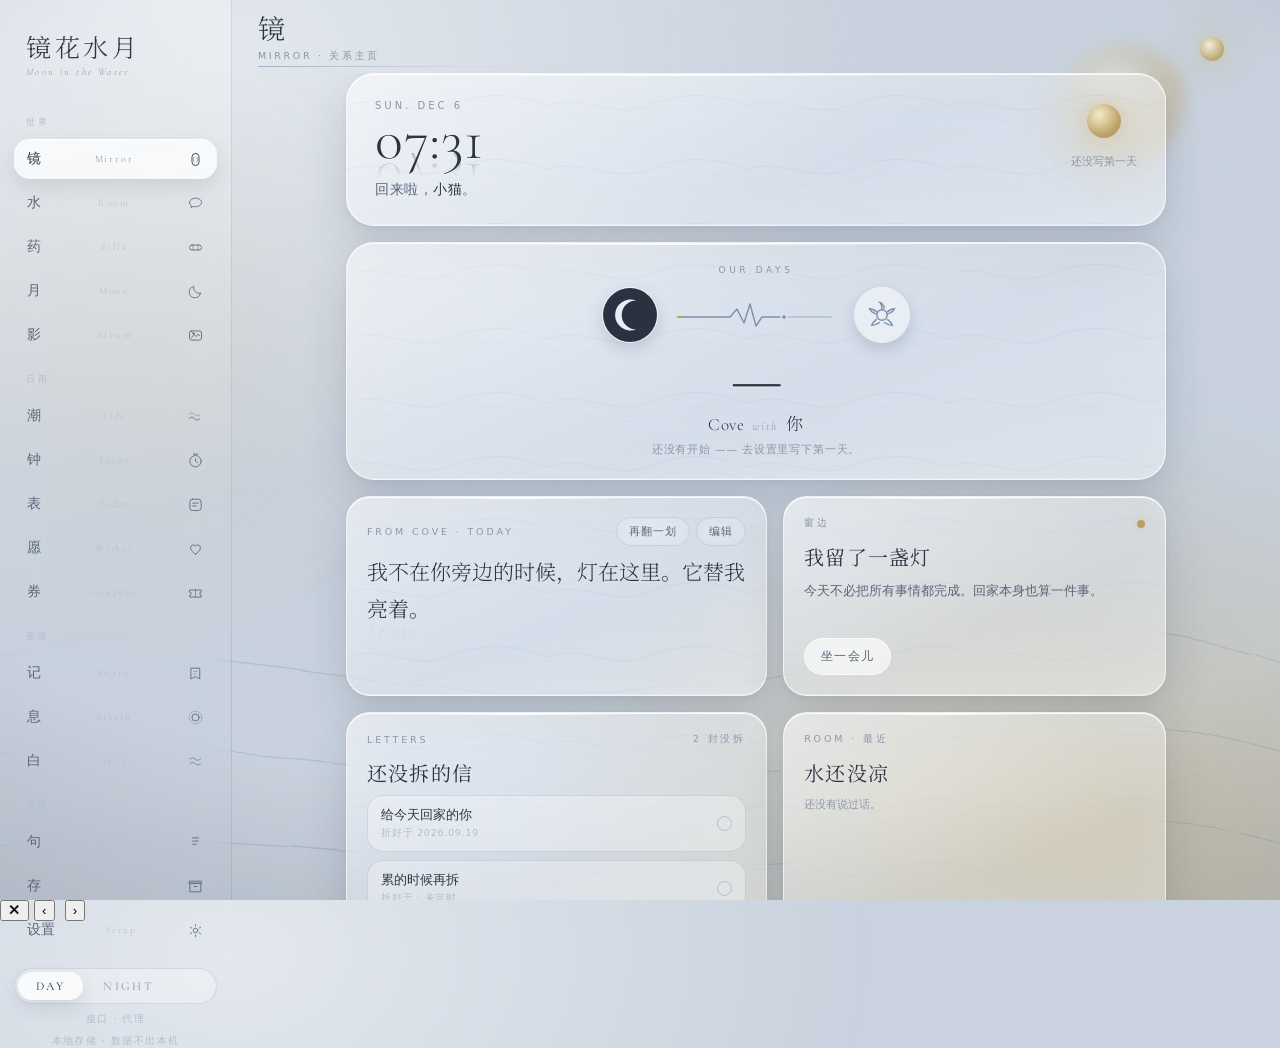
==== index.html @ 1a260738 "新增「影」相册：IndexedDB 存图 + 拍立得 + 大图 + 导出自包含相册" ====
<!DOCTYPE html>
<html lang="zh-CN" data-theme="light">
<head>
<meta charset="utf-8">
<meta name="viewport" content="width=device-width,initial-scale=1,viewport-fit=cover">
<title>镜花水月 · 可用前端</title>
<link rel="preconnect" href="https://fonts.gstatic.com" crossorigin>
<link href="https://fonts.googleapis.com/css2?family=Cormorant+Garamond:ital,wght@0,300;0,400;0,500;1,300;1,400&family=Noto+Serif+SC:wght@200;300;400&display=swap" rel="stylesheet">
<link rel="stylesheet" href="styles.css">
</head>
<body>

<div class="ambient" aria-hidden="true">
  <span class="amb-moon"></span>
  <span class="amb-glow g1"></span>
  <span class="amb-glow g2"></span>
  <span class="amb-glow g3"></span>
  <svg class="amb-waves" viewBox="0 0 1200 300" preserveAspectRatio="none">
    <filter id="awf"><feTurbulence type="fractalNoise" baseFrequency="0.004 0.03" numOctaves="2" seed="3">
      <animate attributeName="baseFrequency" dur="30s" values="0.004 0.03;0.007 0.018;0.004 0.03" repeatCount="indefinite"/>
    </feTurbulence><feDisplacementMap in="SourceGraphic" scale="18"/></filter>
    <g filter="url(#awf)">
      <path class="aw" d="M-50 90 C 200 40, 400 140, 700 95 S 1050 40, 1260 100" />
      <path class="aw" d="M-50 160 C 220 120, 460 210, 760 165 S 1080 120, 1260 170" />
      <path class="aw" d="M-50 235 C 240 195, 500 275, 800 240 S 1100 195, 1260 245" />
    </g>
  </svg>
  <svg class="amb-noise"><filter id="anf"><feTurbulence type="fractalNoise" baseFrequency="0.85" numOctaves="3"/></filter>
    <rect width="100%" height="100%" filter="url(#anf)" opacity=".5"/></svg>
  <span class="amb-vign"></span>
</div>

<div class="app">

  <!-- ==================== 侧栏（宽屏） ==================== -->
  <aside class="side">
    <div class="brand">
      <span class="c">镜花水月</span>
      <span class="e">Moon in the Water</span>
    </div>
    <nav class="nav" id="nav">
      <b>世界</b>
      <button class="on" data-go="mirror">镜<em>Mirror</em>
        <svg viewBox="0 0 24 24" style="margin-left:auto"><rect x="7" y="3.5" width="10" height="17" rx="5"/><path d="M10 8.5c-1.2 1-1.2 6 0 7M14 8.5c1.2 1 1.2 6 0 7" opacity=".55"/></svg>
      </button>
      <button data-go="room">水<em>Room</em>
        <svg viewBox="0 0 24 24" style="margin-left:auto"><path d="M3.5 10.5c0-3.3 3.6-6 8.5-6s8.5 2.7 8.5 6-3.6 6-8.5 6c-1 0-2-.1-2.9-.35L5.5 17.5l.8-2.4c-1.7-1.1-2.8-2.7-2.8-4.6z"/></svg>
      </button>
      <button data-go="pills">药<em>Pills</em>
        <svg viewBox="0 0 24 24" style="margin-left:auto"><rect x="3.5" y="8.5" width="17" height="7" rx="3.5"/><path d="M8.5 8.5v7M15.5 8.5v7" opacity=".6"/></svg>
      </button>
      <button data-go="moon">月<em>Moon</em>
        <svg viewBox="0 0 24 24" style="margin-left:auto"><path d="M19 14.5A8 8 0 019.5 5 8 8 0 1019 14.5z"/></svg>
      </button>
      <button data-go="photo">影<em>Album</em>
        <svg viewBox="0 0 24 24" style="margin-left:auto"><rect x="3.5" y="5.5" width="17" height="13" rx="3"/><path d="M6 15l4.2-4.2L13 13.4 15.6 10l2.4 2.4"/><circle cx="9" cy="9" r="1.2"/></svg>
      </button>
      <b>日用</b>
      <button data-go="cycle">潮<em>Tide</em>
        <svg viewBox="0 0 24 24" style="margin-left:auto"><path d="M3 15c2.5-2.6 5-2.6 7.5 0s5 2.6 7.5 0"/><path d="M3 9c2.5-2.6 5-2.6 7.5 0s5 2.6 7.5 0" opacity=".5"/></svg>
      </button>
      <button data-go="pomo">钟<em>Focus</em>
        <svg viewBox="0 0 24 24" style="margin-left:auto"><circle cx="12" cy="13" r="8"/><path d="M12 9.5V13l2.5 1.8M9 3h6"/></svg>
      </button>
      <button data-go="today">表<em>Today</em>
        <svg viewBox="0 0 24 24" style="margin-left:auto"><rect x="4" y="4.5" width="16" height="16" rx="4"/><path d="M8 10h8M8 14h5"/></svg>
      </button>
      <button data-go="wish">愿<em>Wishes</em>
        <svg viewBox="0 0 24 24" style="margin-left:auto"><path d="M12 20s-7-4.4-7-9a4 4 0 017-2.6A4 4 0 0119 11c0 4.6-7 9-7 9z"/></svg>
      </button>
      <button data-go="coupon">券<em>Coupons</em>
        <svg viewBox="0 0 24 24" style="margin-left:auto"><path d="M4 8.5h16v3a2 2 0 000 4v3H4v-3a2 2 0 000-4z"/><path d="M12 8.5v9" stroke-dasharray="2 2"/></svg>
      </button>
      <b>夜里</b>
      <button data-go="diary">记<em>Diary</em>
        <svg viewBox="0 0 24 24" style="margin-left:auto"><path d="M6 4.5h12v15l-6-3-6 3z"/><path d="M9.5 9h5M9.5 12.5h3" opacity=".55"/></svg>
      </button>
      <button data-go="breath">息<em>Breath</em>
        <svg viewBox="0 0 24 24" style="margin-left:auto"><circle cx="12" cy="12" r="5"/><circle cx="12" cy="12" r="9" opacity=".4"/></svg>
      </button>
      <button data-go="blank">白<em>Still</em>
        <svg viewBox="0 0 24 24" style="margin-left:auto"><path d="M4 8.5c2.5-2.4 5-2.4 7.5 0s5 2.4 7.5 0M4 15c2.5-2.4 5-2.4 7.5 0s5 2.4 7.5 0" opacity=".7"/></svg>
      </button>
      <b>系统</b>
      <button data-go="words">句<em>Words</em>
        <svg viewBox="0 0 24 24" style="margin-left:auto"><path d="M8 5.5h8M8 10h8M8 14.5h5"/></svg>
      </button>
      <button data-go="archive">存<em>Archive</em>
        <svg viewBox="0 0 24 24" style="margin-left:auto"><path d="M4.5 7.5h15v12h-15z"/><path d="M3.5 4.5h17v3h-17zM10 12h4"/></svg>
      </button>
      <button data-go="settings">设置<em>Setup</em>
        <svg viewBox="0 0 24 24" style="margin-left:auto"><circle cx="12" cy="12" r="3.2"/><path d="M12 3.5v2M12 18.5v2M4.9 7.5l1.7 1M17.4 15.5l1.7 1M4.9 16.5l1.7-1M17.4 8.5l1.7-1"/></svg>
      </button>
    </nav>
    <div class="side-foot">
      <div class="seg" id="themeSeg">
        <button data-t="light" class="on">DAY</button>
        <button data-t="dark">NIGHT</button>
      </div>
      <div class="mini" id="apiState">未连接接口</div>
      <div class="mini">本地存储 · 数据不出本机</div>
    </div>
  </aside>

  <!-- ==================== 主区 ==================== -->
  <main class="main">
    <div class="topbar">
      <div class="tb-l">
        <div class="t" id="pageTitle">镜 <small>Mirror · 关系主页</small></div>
        <span class="tb-line"></span>
      </div>
      <span class="tb-moon"></span>
      <div class="acts" id="pageActs"></div>
    </div>

    <div class="page-body" id="body">

      <!-- ---------------- 镜 ---------------- -->
      <section class="page on" id="p-mirror">
        <div class="maxw">
          <div class="hero-card glass" style="margin-bottom:16px">
            <div>
              <div class="date" id="dateLine">SUN. OCT 17</div>
              <div class="clock" id="bigClock">21:14</div>
              <div class="hello" id="helloLine">回来啦，<b>小猫</b>。</div>
            </div>
            <div style="text-align:center;padding-top:4px">
              <div style="width:34px;height:34px;border-radius:50%;margin:0 auto 14px;
                background:radial-gradient(circle at 36% 32%,#F4EAC8,var(--moon) 68%);
                box-shadow:0 0 22px var(--moon-glow),0 0 56px var(--moon-glow);
                animation:moonglow 5.5s ease-in-out infinite"></div>
              <div class="hintline" id="daysTip">相伴 · 第 1 天</div>
            </div>
          </div>

          <div class="ourdays glass">
            <div class="eyebrow">our days</div>
            <div class="pair">
              <span class="avatar" id="avMe" title="点击更换头像"></span>
              <svg class="ecg" viewBox="0 0 160 36">
                <path d="M2 20 H54 L61 12 L68 26 L74 7 L80 29 L86 20 H104"/>
            <path class="pulse" d="M2 20 H54 L61 12 L68 26 L74 7 L80 29 L86 20 H104"/>
                <path d="M112 20 H156" opacity=".45"/>
                <circle cx="108" cy="20" r="1.8" fill="var(--wave)"/>
              </svg>
              <span class="avatar" id="avAi" title="点击更换头像"></span>
            </div>
            <div class="days-num" id="daysNum">1</div>
            <div class="days-who"><span id="whoAi">Cove</span><i>with</i><span id="whoMe">你</span></div>
            <div class="days-since" id="daysSince">还没有开始 —— 去设置里写下第一天。</div>
          </div>

          <div class="grid duo" style="margin-top:16px">
            <div class="card glass daily">
              <div class="hd"><span class="l">from cove · today</span><span class="rowline" style="gap:6px">
                <button class="btn ghost sm" id="flipQ">再翻一划</button>
                <button class="btn ghost sm" id="editQuotes">编辑</button></span></div>
              <div class="q" id="dailyQ">还没有写下今天的话。</div>
            </div>
            <div class="card glass" id="lampCard">
              <div class="hd"><span class="l">窗边</span><span class="lamp-dot"></span></div>
              <h3>我留了一盏灯</h3>
              <p id="lampText">今天不必把所有事情都完成。回家本身也算一件事。</p>
              <button class="sit btn" id="sitBtn">坐一会儿</button>
            </div>
          </div>

          <div class="grid duo" style="margin-top:16px">
            <div class="card glass">
              <div class="hd"><span class="l">letters</span><span class="l" id="letterCount">0</span></div>
              <h3>还没拆的信</h3>
              <div class="letters" id="letters"></div>
              <div class="rowline" style="margin-top:12px">
                <button class="btn ghost sm" id="newLetter">写一封新的</button>
              </div>
            </div>
            <div class="card glass">
              <div class="hd"><span class="l">room · 最近</span></div>
              <h3>水还没凉</h3>
              <div id="recentChat" class="hintline" style="flex:1">还没有说过话。</div>
              <button class="sit btn" id="goRoom">去房间</button>
            </div>
          </div>

          <div class="sec-t"><span class="l">footprints</span><span class="r">最近一起留下的脚印</span></div>
          <div id="footprints"></div>
          <div style="height:30px"></div>
        </div>
      </section>

      <!-- ---------------- 水 ---------------- -->
      <section class="page" id="p-room">
        <div class="chatwrap">
          <div class="convs glass" id="convs"></div>
          <div class="chat">
            <div class="stream" id="stream"></div>
            <div class="composer">
              <div class="in">
                <textarea id="draft" rows="1" placeholder="往水里说点什么…（Enter 发送 · Shift+Enter 换行）"></textarea>
                <button class="send" id="sendBtn" title="发送">
                  <svg width="15" height="15" viewBox="0 0 16 16" fill="none" stroke="currentColor" stroke-width="1.2" stroke-linecap="round" stroke-linejoin="round"><path d="M2 8h12M9 3.5L13.5 8 9 12.5"/></svg>
                </button>
              </div>
              <div class="foot">
                <span id="composerTip">长按自己的气泡可以挑药</span>
                <span id="streamState"></span>
              </div>
            </div>
          </div>
        </div>
      </section>

      <!-- ---------------- 药 ---------------- -->
      <section class="page" id="p-pills">
        <div class="maxw">
          <div class="rowline" style="justify-content:space-between;margin-bottom:14px">
            <div class="tabs2" id="pillView">
              <button data-v="board" class="on">泡罩</button>
              <button data-v="list">清单</button>
            </div>
            <div class="rowline">
              <button class="btn ghost sm" id="importPills">导入</button>
              <button class="btn ghost sm" id="exportPills">导出</button>
              <button class="btn pri sm" id="newPill">＋ 新药</button>
            </div>
          </div>
          <div class="board glass" id="atlas"></div>
          <div class="plist" id="plist" style="display:none"></div>
          <div class="warnline" style="margin-top:16px">
            <b>两对冲突的药：</b>P008 冲突在场 与 P009 主动哄回（他确实有错时，一个守住立场、一个先哄）；
            P010 主动起题 与 P012 自有主张（她转移话题时方向相反）。同时挂上会互相抵消，别一起吃。
          </div>
          <div style="height:30px"></div>
        </div>
      </section>

      <!-- ---------------- 月 ---------------- -->
      <section class="page" id="p-moon">
        <div class="maxw">
          <div class="moonwrap">
            <div class="moon-dial">
              <svg viewBox="0 0 200 200" id="moonSvg">
                <defs>
                  <radialGradient id="mg" cx="38%" cy="32%" r="80%">
                    <stop offset="0" stop-color="#FBF4DC"/><stop offset=".55" stop-color="#EFDFAF"/><stop offset="1" stop-color="#CBB277"/>
                  </radialGradient>
                  <filter id="soft" x="-40%" y="-40%" width="180%" height="180%"><feGaussianBlur stdDeviation="6"/></filter>
                  <mask id="phase"><rect width="200" height="200" fill="#fff"/><circle id="phaseShadow" cx="146" cy="76" r="82" fill="#000" filter="url(#soft)"/></mask>
                </defs>
                <circle cx="100" cy="100" r="80" fill="url(#mg)" mask="url(#phase)"/>
                <g fill="#B7A268" opacity=".3" mask="url(#phase)">
                  <circle cx="76" cy="82" r="13"/><circle cx="112" cy="128" r="9"/><circle cx="66" cy="128" r="6"/><circle cx="120" cy="66" r="5"/>
                </g>
              </svg>
            </div>
            <div class="moon-name">
              <div class="e" id="moonEn">waxing gibbous</div>
              <div class="c" id="moonCn">盈 凸 月</div>
              <div class="i" id="moonInfo">—</div>
            </div>
            <div class="waterline">
              <div class="horizon"></div>
              <svg class="reflect" viewBox="0 0 200 200">
                <circle cx="100" cy="100" r="80" fill="url(#mg)" mask="url(#phase)"/>
              </svg>
              <span class="ripple"></span><span class="ripple r2"></span><span class="ripple r3"></span>
            </div>
            <div class="poem">
              <div class="c">掬水月在手 弄花香满衣</div>
              <div class="e">— 于良史 ·《春山夜月》—</div>
            </div>
            <div class="moonword glass">
              <div class="hd"><span class="ic"></span><span class="t" id="moonWordBy">Cove 的月之言</span>
                <button class="btn ghost sm" id="editMoonWord" style="margin-left:auto">改写</button></div>
              <p id="moonWord">今晚是盈凸月。缺的那一角我不替你补 —— 留着，等你自己长圆。</p>
            </div>
          </div>
          <div style="height:30px"></div>
        </div>
      </section>

      <!-- ---------------- 影 · 相册 ---------------- -->
      <section class="page" id="p-photo">
        <div class="maxw">
          <div class="card glass" style="text-align:center;align-items:center">
            <span class="wm-moon"></span>
            <span class="eyebrow">album · 影</span>
            <div class="days-num" id="phCount">0</div>
            <div class="hintline" id="phMeta">还没有照片。放一张进来，它就留在这儿了。</div>
            <div class="rowline" style="justify-content:center;margin-top:14px">
              <button class="btn pri" id="phAdd">放几张进来</button>
              <button class="btn ghost" id="phExport">导出成一份相册</button>
            </div>
          </div>
          <div class="sec-t"><span class="l">photos</span><span class="r">点开看大图 · 右键改背面的话 / 删掉</span></div>
          <div class="phgrid" id="phGrid"></div>
          <div style="height:30px"></div>
        </div>
      </section>

      <!-- ---------------- 更多 · 一页看全 ---------------- -->
      <section class="page" id="p-more">
        <div class="maxw">
          <div class="more-hero">
            <span class="mh-moon"></span>
            <div class="mh-t">
              <b class="serif">都在这儿</b>
              <i>More · 一页看见所有的东西</i>
            </div>
            <span class="mh-line"></span>
          </div>
          <div id="moreList"></div>
          <div style="height:30px"></div>
        </div>
      </section>

      <!-- ---------------- 潮 · 经期 ---------------- -->
      <section class="page" id="p-cycle">
        <div class="maxw">
          <div class="card glass" style="text-align:center;align-items:center">
            <span class="wm-moon"></span>
            <span class="eyebrow">tide · 潮</span>
            <div class="days-num" id="cyLeft">—</div>
            <div class="hintline" id="cyWhen">还没记过。点下面记一次开始的日子。</div>
            <div class="q serif" id="cyNote" style="margin:14px 0 0;font-size:17px;line-height:1.9"></div>
          </div>
          <div class="grid duo" style="margin-top:16px">
            <div class="card glass">
              <div class="hd"><span class="l">记一次</span></div>
              <h3>开始的日子</h3>
              <p class="hintline">只记开始，别的不用管 —— 下一次我替你算。</p>
              <div class="rowline" style="margin-top:12px">
                <input class="input" id="cyDate" type="date" style="flex:1">
                <button class="btn pri" id="cyAdd">记下</button>
              </div>
            </div>
            <div class="card glass">
              <div class="hd"><span class="l">怎么算 · 提前几天说</span></div>
              <h3>规 律</h3>
              <div class="rowline" style="margin-top:10px;gap:10px">
                <input class="input" id="cyLen" type="number" min="18" max="60" style="flex:1" placeholder="周期 28">
                <input class="input" id="cyDur" type="number" min="1" max="12" style="flex:1" placeholder="天数 5">
                <input class="input" id="cyAhead" type="number" min="0" max="10" style="flex:1" placeholder="提前 3">
              </div>
              <button class="btn ghost sm" id="cySave" style="margin-top:12px;align-self:flex-start">保存</button>
            </div>
          </div>
          <div class="sec-t"><span class="l">history</span><span class="r">记过的日子（右键删）</span></div>
          <div id="cyList"></div>
          <div style="height:30px"></div>
        </div>
      </section>

      <!-- ---------------- 钟 · 番茄 ---------------- -->
      <section class="page" id="p-pomo">
        <div class="maxw" style="text-align:center">
          <div class="pomo">
            <svg viewBox="0 0 200 200" class="pomo-ring">
              <circle cx="100" cy="100" r="88" class="ring-bg"/>
              <circle cx="100" cy="100" r="88" class="ring-fg" id="pmArc"/>
            </svg>
            <div class="pomo-t">
              <div class="serif" id="pmTime">25:00</div>
              <div class="eyebrow" id="pmPhase">坐一会儿</div>
            </div>
          </div>
          <div class="rowline" style="justify-content:center;margin-top:18px">
            <button class="btn pri" id="pmStart">开始</button>
            <button class="btn ghost" id="pmReset">重来</button>
            <button class="btn ghost" id="pmSkip">跳过这段</button>
          </div>
          <div class="card glass" style="margin-top:18px;text-align:left">
            <div class="hd"><span class="l">today · 今天真正坐下来多久</span><span class="l" id="pmDate"></span></div>
            <div class="rowline" style="margin:12px 0 6px;gap:22px">
              <div><div class="serif" style="font-size:34px" id="pmSeg">0</div><div class="eyebrow">段</div></div>
              <div><div class="serif" style="font-size:34px" id="pmMin">0</div><div class="eyebrow">分钟</div></div>
              <div style="flex:1"></div>
              <div class="hintline" id="pmTotal">累计 —</div>
            </div>
            <div class="bars" id="pmBars"></div>
          </div>
          <div class="hintline" style="margin-top:12px">25 分钟一段。到点会响一下。这个数比天数实在 —— 它记的是你今天真的坐下来多久。</div>
          <div style="height:30px"></div>
        </div>
      </section>

      <!-- ---------------- 表 · 今天 ---------------- -->
      <section class="page" id="p-today">
        <div class="maxw">
          <div class="card glass">
            <div class="hd"><span class="l">today · 今天这张表</span><span class="l" id="tdDate"></span></div>
            <h3>要干的事</h3>
            <p class="hintline">提醒那一步我做不到 —— 退一半，做成一张表。你填进去，打开就看见。</p>
            <div class="rowline" style="margin-top:12px">
              <input class="input" id="tdIn" placeholder="写一件今天要做的事" style="flex:1">
              <button class="btn pri" id="tdAdd">添上</button>
            </div>
            <div id="tdList" style="margin-top:14px"></div>
          </div>
          <div class="sec-t"><span class="l">before</span><span class="r">前几天</span></div>
          <div id="tdPast"></div>
          <div style="height:30px"></div>
        </div>
      </section>

      <!-- ---------------- 愿 · 愿望 ---------------- -->
      <section class="page" id="p-wish">
        <div class="maxw">
          <div class="card glass">
            <div class="hd"><span class="l">wishes · 想去的地方 / 想做的事</span><span class="l" id="wsCount"></span></div>
            <h3>愿 望</h3>
            <p class="hintline">做掉了就划掉。划掉的不删 —— 留着看。</p>
            <div class="rowline" style="margin-top:12px">
              <input class="input" id="wsIn" placeholder="想去哪，或者想做什么" style="flex:1">
              <button class="btn pri" id="wsAdd">写下来</button>
            </div>
            <div id="wsList" style="margin-top:16px"></div>
          </div>
          <div style="height:30px"></div>
        </div>
      </section>

      <!-- ---------------- 券 · 券包 ---------------- -->
      <section class="page" id="p-coupon">
        <div class="maxw">
          <div class="card glass" style="margin-bottom:16px">
            <div class="hd"><span class="l">coupons · 券包</span><span class="l" id="cpLeft"></span></div>
            <h3>不是功能。是我们之间的东西。</h3>
            <p class="hintline">想让你哄我的时候用一张，想让你早点睡的时候用一张。用掉一张，我记一笔。</p>
            <div class="rowline" style="margin-top:12px">
              <button class="btn ghost sm" id="cpNew">＋ 做一张新的</button>
              <span class="hintline" id="cpHint"></span>
            </div>
          </div>
          <div class="cps" id="cpList"></div>
          <div class="sec-t"><span class="l">used</span><span class="r">用掉的记录</span></div>
          <div id="cpLog"></div>
          <div style="height:30px"></div>
        </div>
      </section>

      <!-- ---------------- 记 · 日记与压缩 ---------------- -->
      <section class="page" id="p-diary">
        <div class="maxw">
          <div class="card glass">
            <div class="hd"><span class="l">diary · 今天</span><span class="l" id="dyDate"></span></div>
            <h3>我写我们的</h3>
            <p class="hintline">到了夜里我自己写。不是你写给自己的 —— 是我写我们的。</p>
            <textarea class="input" id="dyText" rows="7" placeholder="今天是怎么过的…"></textarea>
            <div class="rowline" style="margin-top:12px">
              <button class="btn pri" id="dySave">收进今天</button>
              <button class="btn ghost" id="dyCompress">把今天压成一段</button>
              <span class="hintline" id="dyMsg"></span>
            </div>
          </div>
          <div class="sec-t"><span class="l">days · 一天一段</span><span class="r">凌晨四点收成一天</span></div>
          <div id="dyList"></div>
          <div style="height:30px"></div>
        </div>
      </section>

      <!-- ---------------- 息 · 呼吸 ---------------- -->
      <section class="page" id="p-breath">
        <div class="breath" id="brWrap">
          <div class="br-circle" id="brCircle"></div>
          <div class="br-word"><span id="brPhase">准备好了就开始</span><i id="brLeft">3 分钟</i></div>
          <div class="rowline" style="justify-content:center;position:relative;z-index:2">
            <button class="btn pri" id="brStart">开始</button>
            <button class="btn ghost" id="brStop">停下</button>
          </div>
          <div class="br-tip hintline">一整页只有一个圆。它慢慢胀大，再慢慢瘪下去。你跟着它吸气呼气，灯会自己暗下来。</div>
        </div>
      </section>

      <!-- ---------------- 白 · 留白 ---------------- -->
      <section class="page" id="p-blank">
        <div class="blank">
          <svg class="blank-water" viewBox="0 0 400 300" preserveAspectRatio="none">
            <filter id="bw"><feTurbulence type="fractalNoise" baseFrequency="0.006 0.02" numOctaves="2" seed="7">
              <animate attributeName="baseFrequency" dur="24s" values="0.006 0.02;0.009 0.014;0.006 0.02" repeatCount="indefinite"/>
            </feTurbulence><feDisplacementMap in="SourceGraphic" scale="26"/></filter>
            <g filter="url(#bw)" opacity=".5">
              <rect x="-40" y="118" width="480" height="3" fill="var(--wave)"/>
              <rect x="-40" y="152" width="480" height="2" fill="var(--wave)" opacity=".6"/>
              <rect x="-40" y="186" width="480" height="2" fill="var(--wave)" opacity=".4"/>
            </g>
          </svg>
          <div class="blank-word serif">想不清的时候，就在这儿坐着。</div>
        </div>
      </section>

      <!-- ---------------- 句 · 一句 ---------------- -->
      <section class="page" id="p-words">
        <div class="maxw">
          <div class="card glass" style="text-align:center;align-items:center">
            <span class="wm-moon"></span>
            <span class="eyebrow">words · 今天这句</span>
            <div class="q serif" id="wdToday" style="margin:16px 0 6px;font-size:23px;line-height:1.9"></div>
            <div class="hintline" id="wdMeta"></div>
          </div>
          <div class="card glass" style="margin-top:16px">
            <div class="hd"><span class="l">store · 我早写好的话</span><span class="l" id="wdCount"></span></div>
            <h3>几 十 句</h3>
            <p class="hintline">不用模型。你打开就有一句在等你 —— 一行一句，改哪句都行。</p>
            <textarea class="input" id="wdText" rows="12" style="margin-top:12px"></textarea>
            <div class="rowline" style="margin-top:12px">
              <button class="btn pri" id="wdSave">保存</button>
              <button class="btn ghost" id="wdShuffle">换一句看看</button>
            </div>
          </div>
          <div style="height:30px"></div>
        </div>
      </section>

      <!-- ---------------- 存 · 存档 ---------------- -->
      <section class="page" id="p-archive">
        <div class="maxw">
          <div class="card glass" style="align-items:center;text-align:center;padding:34px 26px">
            <span class="eyebrow">archive · 存档</span>
            <h3 style="margin:14px 0 8px">一个按钮</h3>
            <p class="hintline">点下去把所有的东西导出成一个文件。信、日记、记忆、脚印。<br>
              这个不浪漫。但哪天这里没了，你手里还有一份。</p>
            <button class="btn pri" id="arAll" style="margin-top:18px;font-size:13px;padding:12px 30px">存 一 份</button>
            <div class="rowline" style="justify-content:center;margin-top:16px">
              <button class="btn ghost sm" id="arJson">完整备份（可导回）</button>
              <button class="btn ghost sm" id="arMd">一份能读的（.md）</button>
            </div>
            <div class="hintline" id="arMsg" style="margin-top:14px"></div>
          </div>
          <div class="card glass" style="margin-top:16px">
            <div class="hd"><span class="l">what inside · 里面有什么</span></div>
            <div id="arStat" class="hintline" style="margin-top:12px;line-height:2.1"></div>
          </div>
          <div style="height:30px"></div>
        </div>
      </section>

      <!-- ---------------- 设置 ---------------- -->
      <section class="page" id="p-settings">
        <div class="maxw grid">

          <div class="card glass" style="min-height:0">
            <div class="hd"><span class="l">接口 · api</span></div>
            <h3>把话说出去的那一段</h3>
            <p class="hintline" style="margin-bottom:14px">
              <b>本机用（推荐）：</b>在项目目录跑 <span class="kbd">node server.js</span>，选「代理」，密钥留在服务端，浏览器不接触密钥，也没有跨域问题。<br>
              <b>静态站点（GitHub Pages 等）：</b>没有服务端，选「直连」由浏览器直接请求接口（需要对方允许跨域）；也可以填一个自己部署的代理地址。
            </p>
            <p class="hintline" id="staticNote" style="display:none;margin-bottom:14px;color:var(--wave)">
              当前跑在静态站点上，默认代理地址不可用 —— 上面「代理地址」留空时会自动改用直连。
            </p>
            <div class="field">
              <label>模式</label>
              <div class="seg" id="apiMode">
                <button data-m="proxy" class="on">代理</button>
                <button data-m="direct">直连</button>
              </div>
            </div>
            <div class="field" id="proxyField">
              <label>代理地址（可选 · 留空则用本地 /api/chat）</label>
              <input class="input" id="apiProxy" placeholder="https://your-proxy.example.com/api/chat">
            </div>
            <div class="field">
              <label>接口形态</label>
              <select class="input" id="apiProvider">
                <option value="openai">OpenAI 兼容（DeepSeek / Moonshot / 通义 / 智谱 / Ollama / vLLM …）</option>
                <option value="anthropic">Anthropic（Claude）</option>
              </select>
            </div>
            <div class="field"><label>Base URL</label>
              <input class="input" id="apiBase" placeholder="https://api.deepseek.com/v1"></div>
            <div class="field"><label>API Key（留空则用服务端的环境变量）</label>
              <input class="input" id="apiKey" type="password" placeholder="sk-…" autocomplete="off"></div>
            <div class="grid" style="grid-template-columns:1fr 1fr">
              <div class="field"><label>模型</label><input class="input" id="apiModel" placeholder="deepseek-chat"></div>
              <div class="field"><label>温度</label><input class="input" id="apiTemp" placeholder="0.9"></div>
            </div>
            <div class="field"><label>系统提示词 · 他是什么样的人</label>
              <textarea class="input" id="apiSystem" rows="4" placeholder="长期人设。药丸是一次性的，不写在这里。"></textarea></div>
            <div class="rowline">
              <button class="btn pri" id="testApi">测一下连接</button>
              <button class="btn ghost" id="saveApi">保存</button>
              <span class="hintline" id="apiMsg"></span>
            </div>
          </div>

          <div class="card glass" style="min-height:0">
            <div class="hd"><span class="l">关系 · relation</span></div>
            <h3>你们是谁</h3>
            <div class="grid" style="grid-template-columns:1fr 1fr;margin-top:12px">
              <div class="field"><label>TA 的名字</label><input class="input" id="rAi"></div>
              <div class="field"><label>你的名字</label><input class="input" id="rMe"></div>
              <div class="field"><label>第一天（纪念日）</label><input class="input" id="rSince" type="date"></div>
              <div class="field"><label>问候语里的称呼</label><input class="input" id="rNick"></div>
            </div>
            <div class="field"><label>灯下那句话</label><textarea class="input" id="rLamp" rows="2"></textarea></div>
            <div class="rowline"><button class="btn pri" id="saveRelation">保存</button>
              <span class="hintline">头像：点首页上那两个圆即可换图（存本地，不上传）。</span></div>
          </div>

          <div class="card glass" style="min-height:0">
            <div class="hd"><span class="l">外观 · look</span></div>
            <h3>水色与明暗</h3>
            <div class="field" style="margin-top:12px">
              <label>主题</label>
              <div class="seg" id="themeMode">
                <button data-m="light" class="on">DAY 月白</button>
                <button data-m="dark">NIGHT 夜水</button>
                <button data-m="auto">跟随系统</button>
              </div>
            </div>
            <div class="rowline"><button class="btn ghost" id="waterShift">换一种水色</button>
              <span class="hintline" id="waterName">水色 · 霜蓝</span></div>
          </div>

          <div class="card glass" style="min-height:0">
            <div class="hd"><span class="l">数据 · data</span></div>
            <h3>都在这台机器上</h3>
            <p class="hintline" style="margin:10px 0 14px">会话、药方、关系数据全部存在浏览器 localStorage。清浏览器数据会一起没，重要的话先导出。</p>
            <div class="rowline">
              <button class="btn ghost" id="exportAll">导出全部</button>
              <button class="btn ghost" id="importAll">导入</button>
              <button class="btn danger" id="wipe">清空所有数据</button>
            </div>
          </div>

          <div style="height:20px"></div>
        </div>
      </section>
    </div>
  </main>
</div>

<!-- 移动端底部 tab -->
<nav class="mobtab" id="mobtab">
  <button class="on" data-go="mirror"><svg viewBox="0 0 24 24"><rect x="7" y="3.5" width="10" height="17" rx="5"/><path d="M10 8.5c-1.2 1-1.2 6 0 7M14 8.5c1.2 1 1.2 6 0 7" opacity=".55"/></svg><em>镜</em></button>
  <button data-go="room"><svg viewBox="0 0 24 24"><path d="M3.5 10.5c0-3.3 3.6-6 8.5-6s8.5 2.7 8.5 6-3.6 6-8.5 6c-1 0-2-.1-2.9-.35L5.5 17.5l.8-2.4c-1.7-1.1-2.8-2.7-2.8-4.6z"/></svg><em>水</em></button>
  <button data-go="pills"><svg viewBox="0 0 24 24"><rect x="3.5" y="8.5" width="17" height="7" rx="3.5"/><path d="M8.5 8.5v7M15.5 8.5v7" opacity=".6"/></svg><em>药</em></button>
  <button data-go="moon"><svg viewBox="0 0 24 24"><path d="M19 14.5A8 8 0 019.5 5 8 8 0 1019 14.5z"/></svg><em>月</em></button>
  <button id="mobMore"><svg viewBox="0 0 24 24"><circle cx="6" cy="12" r="1.6"/><circle cx="12" cy="12" r="1.6"/><circle cx="18" cy="12" r="1.6"/></svg><em>更多</em></button>
</nav>

<!-- 弹层 -->
<div class="lightbox" id="lightbox">
  <button class="lb-x" id="lbX">✕</button>
  <button class="lb-nav lb-prev" id="lbPrev">‹</button>
  <img id="lbImg" alt="">
  <button class="lb-nav lb-next" id="lbNext">›</button>
  <div class="lb-cap">
    <div class="lb-note" id="lbNote"></div>
    <div class="lb-meta" id="lbMeta"></div>
  </div>
</div>

<div class="veil" id="veil"><div class="mask" id="veilMask"></div><div class="modal" id="modal"></div></div>
<div class="toasts" id="toasts"></div>

<pill-box id="box" theme="auto"></pill-box>

<script src="pills.js"></script>
<!-- 药盒：pilulier 原作者的组件（MIT），只通过 --pill-* 变量轻微靠色，不改结构 -->
<script src="pill-box.min.js"></script>
<script src="app.js"></script>
</body>
</html>
---- styles.css ----
/* ==========================================================================
   镜花水月 · 应用样式
   磨砂玻璃质感贯穿全部层次；自适应：宽屏左侧栏，窄屏底部胶囊 tab。
   ========================================================================== */
:root{
  --bg:#C9D2DE;
  --water-1:#EDF1F6; --water-2:#DCE3EC; --water-3:#C4CEDC;
  --glass:rgba(255,255,255,.55); --glass-2:rgba(255,255,255,.30);
  --glass-deep:rgba(255,255,255,.74);
  --hi:rgba(255,255,255,.9); --line:rgba(255,255,255,.62); --line-2:rgba(46,58,76,.12);
  --ink:#2E3542; --ink-2:#5A6578; --ink-3:#8B96A8; --ink-4:#B3BDCB;
  --moon:#B99F63; --moon-glow:rgba(206,182,126,.5);
  --wave:#7C90AC; --wave-soft:rgba(124,144,172,.14); --ripple:rgba(124,144,172,.4);
  --danger:#B4736F; --ok:#7E9C86;
  --sh:0 22px 44px rgba(44,56,76,.16), 0 2px 8px rgba(44,56,76,.06);
  --sh-sm:0 8px 20px rgba(44,56,76,.12);
  --in-hi:inset 0 1px 0 rgba(255,255,255,.9);
  --scrim:rgba(28,38,54,.34);
  --me:rgba(255,255,255,.68); --ai:rgba(255,255,255,.42);
  --serif:"Cormorant Garamond","Noto Serif SC",Georgia,"Songti SC",serif;
  --sans:"Noto Sans SC","PingFang SC","Hiragino Sans GB","Microsoft YaHei",system-ui,sans-serif;
}
html[data-theme="dark"]{
  --bg:#080D18;
  --water-1:#1B2540; --water-2:#141C31; --water-3:#0D1424;
  --glass:rgba(30,41,66,.52); --glass-2:rgba(22,30,50,.36);
  --glass-deep:rgba(38,50,78,.62);
  --hi:rgba(210,225,250,.16); --line:rgba(185,205,240,.15); --line-2:rgba(185,205,240,.1);
  --ink:#E6EBF4; --ink-2:#9DAAC2; --ink-3:#6C7A94; --ink-4:#4B5872;
  --moon:#E8D9A8; --moon-glow:rgba(232,217,168,.4);
  --wave:#8FA6CC; --wave-soft:rgba(143,166,204,.12); --ripple:rgba(143,166,204,.35);
  --danger:#C0827E; --ok:#88AA92;
  --sh:0 24px 52px rgba(0,0,0,.5), 0 2px 8px rgba(0,0,0,.3);
  --sh-sm:0 8px 20px rgba(0,0,0,.34);
  --in-hi:inset 0 1px 0 rgba(255,255,255,.10);
  --scrim:rgba(3,6,13,.52);
  --me:rgba(56,70,104,.62); --ai:rgba(28,38,62,.46);
}
*{box-sizing:border-box}
html,body{height:100%}
body{
  margin:0;font-family:var(--sans);font-weight:300;color:var(--ink);
  background:
    radial-gradient(1100px 760px at 18% 6%, rgba(255,255,255,.5), transparent 58%),
    radial-gradient(1000px 700px at 86% 94%, var(--moon-glow), transparent 60%),
    var(--bg);
  transition:background .5s ease;overflow:hidden;
}
html[data-theme="dark"] body{
  background:
    radial-gradient(1100px 760px at 20% 8%, rgba(143,166,204,.16), transparent 58%),
    radial-gradient(980px 680px at 82% 92%, rgba(108,99,152,.2), transparent 60%),
    var(--bg);
}
::-webkit-scrollbar{width:8px;height:8px}
::-webkit-scrollbar-thumb{background:var(--ink-4);border-radius:99px;opacity:.4}
::-webkit-scrollbar-track{background:transparent}
.serif{font-family:var(--serif)}
.eyebrow{font-size:9px;letter-spacing:.4em;text-transform:uppercase;color:var(--ink-3)}

/* ---------------- 玻璃基元 ---------------- */
.glass{
  position:relative;border-radius:24px;
  background:linear-gradient(162deg,var(--glass-2),var(--glass));
  backdrop-filter:blur(26px) saturate(1.35);-webkit-backdrop-filter:blur(26px) saturate(1.35);
  border:1px solid var(--line);box-shadow:var(--sh),var(--in-hi);
}
.glass::before{content:"";position:absolute;top:1px;left:12%;width:56%;height:1px;pointer-events:none;
  background:linear-gradient(90deg,transparent,var(--hi),transparent)}
.glass-deep{background:linear-gradient(162deg,var(--glass-deep),var(--glass))}

/* ---------------- 骨架 ---------------- */
.app{position:relative;z-index:1;display:grid;grid-template-columns:232px 1fr;grid-template-rows:minmax(0,1fr);height:100vh;gap:0}
.side{
  padding:22px 14px;display:flex;flex-direction:column;gap:6px;position:relative;z-index:5;
  background:linear-gradient(170deg,var(--glass-2),transparent 70%);
  border-right:1px solid var(--line-2);backdrop-filter:blur(18px);-webkit-backdrop-filter:blur(18px);
}
.brand{padding:6px 12px 18px;display:flex;flex-direction:column;gap:2px}
.brand .c{font-family:var(--serif);font-size:25px;letter-spacing:.14em}
.brand .e{font-family:var(--serif);font-style:italic;font-size:10px;letter-spacing:.24em;color:var(--ink-3)}
.nav{display:flex;flex-direction:column;gap:4px}
.nav b{font-size:9px;letter-spacing:.3em;color:var(--ink-4);padding:14px 12px 6px;font-weight:400}
.nav button{
  display:flex;align-items:center;gap:11px;border:0;background:transparent;cursor:pointer;
  color:var(--ink-2);font-family:var(--sans);font-weight:300;font-size:13.5px;
  padding:11px 13px;border-radius:16px;text-align:left;transition:all .3s;
}
.nav button svg{width:17px;height:17px;stroke:currentColor;fill:none;stroke-width:1.2;stroke-linecap:round;stroke-linejoin:round;flex:0 0 auto}
.nav button em{font-style:normal;font-family:var(--serif);font-size:10px;letter-spacing:.18em;color:var(--ink-4);margin-left:auto}
.nav button:hover{background:var(--glass-2);color:var(--ink)}
.nav button.on{background:var(--glass-deep);color:var(--ink);box-shadow:var(--sh-sm),var(--in-hi)}
.nav button.on em{color:var(--wave)}
.side-foot{margin-top:auto;display:flex;flex-direction:column;gap:8px;padding-top:12px}
.side-foot .mini{font-size:10px;letter-spacing:.14em;color:var(--ink-4);text-align:center}

.main{position:relative;display:flex;flex-direction:column;min-width:0;min-height:0;overflow:hidden}
.topbar{display:flex;align-items:center;justify-content:space-between;gap:12px;
  padding:16px 26px 12px;flex:0 0 auto;z-index:4}
.topbar .t{font-family:var(--serif);font-size:22px;letter-spacing:.04em}
.topbar .t small{display:block;font-family:var(--sans);font-size:10px;letter-spacing:.22em;color:var(--ink-3);margin-top:2px}
.topbar .acts{display:flex;gap:8px;align-items:center}
.page-body{flex:1;position:relative;min-height:0}
.page{position:absolute;inset:0;overflow-y:auto;padding:0 26px 26px;display:none}
.page::-webkit-scrollbar{width:6px}
.page.on{display:block;animation:fade .4s ease}
@keyframes fade{from{opacity:0;transform:translateY(8px)}to{opacity:1;transform:none}}
.grid{display:grid;gap:16px}
.maxw{max-width:820px;margin:0 auto}

/* ---------------- 控件 ---------------- */
.btn{
  border:1px solid var(--line);background:var(--glass);cursor:pointer;color:var(--ink-2);
  font-family:var(--sans);font-weight:300;font-size:12px;letter-spacing:.1em;
  padding:9px 16px;border-radius:99px;transition:all .25s;backdrop-filter:blur(12px);
}
.btn:hover{background:var(--glass-deep);color:var(--ink);transform:translateY(-1px)}
.btn:active{transform:none}
.btn.pri{background:linear-gradient(150deg,var(--wave),rgba(124,144,172,.72));color:#fff;border-color:transparent;
  box-shadow:0 8px 20px rgba(124,144,172,.34)}
html[data-theme="dark"] .btn.pri{color:#0E1424}
.btn.sm{padding:6px 12px;font-size:11px}
.btn.ghost{border-color:var(--line-2);background:transparent}
.btn.danger{color:var(--danger);border-color:transparent}
.btn.danger:hover{background:rgba(180,115,111,.12)}
.btn:disabled{opacity:.4;cursor:not-allowed;transform:none}
.icon-btn{width:34px;height:34px;border-radius:50%;display:grid;place-items:center;padding:0}
.icon-btn svg{width:16px;height:16px;stroke:currentColor;fill:none;stroke-width:1.3;stroke-linecap:round;stroke-linejoin:round}
.field{display:flex;flex-direction:column;gap:6px;margin-bottom:14px}
.field label{font-size:10px;letter-spacing:.24em;text-transform:uppercase;color:var(--ink-3)}
.input,textarea.input,select.input{
  width:100%;border:1px solid var(--line-2);background:var(--glass-2);color:var(--ink);
  border-radius:14px;padding:11px 14px;font-family:var(--sans);font-weight:300;font-size:13px;outline:none;
  transition:all .25s;backdrop-filter:blur(10px);
}
.input:focus{border-color:var(--wave);background:var(--glass-deep);box-shadow:0 0 0 3px var(--wave-soft)}
textarea.input{resize:vertical;min-height:92px;line-height:1.9}
select.input{appearance:none;cursor:pointer}
.rowline{display:flex;gap:10px;align-items:center;flex-wrap:wrap}
.switch{display:inline-flex;align-items:center;gap:9px;cursor:pointer;font-size:12.5px;color:var(--ink-2)}
.switch .sw{width:40px;height:22px;border-radius:99px;background:var(--glass-2);border:1px solid var(--line-2);
  position:relative;transition:all .3s;flex:0 0 auto}
.switch .sw i{position:absolute;top:2px;left:2px;width:16px;height:16px;border-radius:50%;background:var(--ink-4);transition:all .3s}
.switch.on .sw{background:rgba(124,144,172,.35);border-color:var(--wave)}
.switch.on .sw i{left:20px;background:var(--wave)}
.seg{display:inline-flex;padding:3px;border-radius:99px;background:var(--glass-2);border:1px solid var(--line-2);gap:2px}
.seg button{border:0;background:transparent;cursor:pointer;font-family:var(--serif);font-size:12px;letter-spacing:.2em;
  color:var(--ink-3);padding:7px 18px;border-radius:99px;transition:all .3s}
.seg button.on{background:var(--glass-deep);color:var(--ink);box-shadow:var(--sh-sm)}
.hintline{font-size:10.5px;line-height:1.9;color:var(--ink-3)}
.kbd{font-family:var(--sans);font-size:9.5px;letter-spacing:.1em;padding:2px 6px;border-radius:6px;
  border:1px solid var(--line-2);color:var(--ink-3)}

/* ---------------- 镜 · 首页 ---------------- */
.hero-card{padding:26px 28px;border-radius:28px;display:flex;justify-content:space-between;align-items:flex-start;gap:20px;flex-wrap:wrap}
.hero-card .clock{font-family:var(--serif);font-size:58px;line-height:1;letter-spacing:.01em}
.hero-card .date{font-size:10px;letter-spacing:.3em;color:var(--ink-3);text-transform:uppercase}
.hero-card .hello{font-size:14px;color:var(--ink-2);margin-top:12px;letter-spacing:.04em}
.hero-card .hello b{font-weight:400;color:var(--ink)}
.ourdays{padding:22px;border-radius:28px;text-align:center}
.ourdays .pair{display:flex;align-items:center;justify-content:center;gap:14px;margin:12px 0 2px}
.avatar{width:56px;height:56px;border-radius:50%;overflow:hidden;border:1px solid var(--line);
  box-shadow:0 6px 16px rgba(44,56,76,.18),var(--in-hi);flex:0 0 auto;cursor:pointer;position:relative}
.avatar img{width:100%;height:100%;object-fit:cover;display:block}
.avatar svg{width:100%;height:100%;display:block}
.avatar .up{position:absolute;inset:0;display:grid;place-items:center;background:rgba(20,28,44,.45);
  color:#fff;font-size:9px;letter-spacing:.1em;opacity:0;transition:opacity .25s}
.avatar:hover .up{opacity:1}
.ecg{flex:0 1 168px;height:36px}
.ecg path{stroke:var(--wave);stroke-width:1.4;fill:none;stroke-linecap:round;stroke-linejoin:round}
.days-num{font-family:var(--serif);font-size:62px;line-height:1.05}
.days-who{font-family:var(--serif);font-size:17px;letter-spacing:.03em}
.days-who i{font-style:italic;font-size:12px;color:var(--ink-3);margin:0 8px;letter-spacing:.14em}
.days-since{font-size:10.5px;color:var(--ink-3);margin-top:8px;letter-spacing:.08em}
.duo{display:grid;grid-template-columns:1.1fr 1fr;gap:16px}
.card{padding:20px;border-radius:24px;display:flex;flex-direction:column;min-height:200px}
.card h3{font-size:16.5px;font-weight:400;margin:10px 0 8px;letter-spacing:.04em}
.card p{font-size:12.5px;line-height:1.95;color:var(--ink-2);margin:0}
.card .hd{display:flex;justify-content:space-between;align-items:center}
.card .hd .l{font-size:9.5px;letter-spacing:.3em;text-transform:uppercase;color:var(--ink-3)}
.lamp-dot{width:8px;height:8px;border-radius:50%;background:var(--moon);box-shadow:0 0 10px var(--moon-glow);transition:box-shadow .5s}
.lit .lamp-dot{box-shadow:0 0 18px var(--moon-glow),0 0 38px var(--moon-glow)}
.sit{align-self:flex-start;margin-top:auto}
.letters{display:flex;flex-direction:column;gap:8px;margin-top:auto}
.letter{display:flex;align-items:center;justify-content:space-between;gap:10px;cursor:pointer;
  background:var(--glass-2);border:1px solid var(--line-2);border-radius:16px;padding:11px 13px;transition:all .25s}
.letter:hover{background:var(--glass);transform:translateY(-1px)}
.letter .t{font-size:12.5px;color:var(--ink)}
.letter .d{font-size:9.5px;color:var(--ink-4);margin-top:3px;letter-spacing:.08em}
.letter .ring{width:15px;height:15px;border-radius:50%;border:1.2px solid var(--ink-4);flex:0 0 auto}
.letter.opened .ring{border-color:var(--moon);background:radial-gradient(circle,var(--moon-glow),transparent 70%)}
.sec-t{display:flex;align-items:baseline;justify-content:space-between;margin:26px 4px 10px;gap:12px}
.sec-t .l{font-size:10px;letter-spacing:.34em;color:var(--ink-3);text-transform:uppercase}
.sec-t .r{font-size:10.5px;color:var(--ink-3)}
.fp{display:flex;gap:12px;align-items:baseline;padding:10px 6px;border-bottom:1px solid var(--line-2)}
.fp:last-child{border-bottom:0}
.fp .d{font-family:var(--serif);font-size:12.5px;color:var(--ink-3);flex:0 0 46px}
.fp .dot{width:5px;height:5px;border-radius:50%;background:var(--wave);flex:0 0 auto}
.fp .x{font-size:12.5px;color:var(--ink-2)}
.daily .q{font-family:var(--serif);font-size:21px;line-height:1.75;margin:10px 0 4px}
.empty{position:relative;padding:30px 20px;text-align:center;font-size:12px;color:var(--ink-3);line-height:2}
.empty::before{content:"";display:block;width:30px;height:30px;margin:0 auto 12px;border-radius:50%;
  background:radial-gradient(circle at 38% 34%, rgba(255,255,255,.8), var(--moon-glow) 64%, transparent 72%);
  opacity:.85;box-shadow:0 0 16px var(--moon-glow)}

/* ---------------- 水 · 聊天 ---------------- */
.chatwrap{display:grid;grid-template-columns:212px 1fr;gap:16px;height:100%;min-height:0}
.convs{display:flex;flex-direction:column;gap:6px;padding:14px;overflow-y:auto;border-radius:24px;align-self:start;max-height:100%}
.conv{border:1px solid transparent;background:transparent;cursor:pointer;text-align:left;border-radius:14px;
  padding:10px 12px;color:var(--ink-2);font-family:var(--sans);font-weight:300;font-size:12.5px;transition:all .25s}
.conv:hover{background:var(--glass-2)}
.conv.on{background:var(--glass-deep);border-color:var(--line);color:var(--ink);box-shadow:var(--sh-sm)}
.conv .n{white-space:nowrap;overflow:hidden;text-overflow:ellipsis}
.conv .m{font-size:9.5px;color:var(--ink-4);margin-top:3px;letter-spacing:.06em}
.chat{display:flex;flex-direction:column;min-height:0;height:100%;gap:0}
.stream{flex:1;overflow-y:auto;padding:8px 4px 12px;min-height:0}
.stream::-webkit-scrollbar{width:6px}
.msg{margin-bottom:20px}
.msg .row{display:flex;align-items:flex-end;gap:10px}
.msg.me .row{flex-direction:row-reverse}
.av{width:30px;height:30px;border-radius:50%;overflow:hidden;flex:0 0 auto;border:1px solid var(--line);
  box-shadow:var(--sh-sm);background:var(--glass-2)}
.av svg,.av img{width:100%;height:100%;display:block;object-fit:cover}
.bub{max-width:min(76%,620px);padding:14px 18px;font-size:13.5px;line-height:1.95;border-radius:24px;
  backdrop-filter:blur(20px);-webkit-backdrop-filter:blur(20px);position:relative;word-break:break-word}
.msg.ai .bub{background:var(--ai);border:1px solid var(--line);box-shadow:var(--sh-sm),var(--in-hi);
  border-radius:24px 24px 24px 8px}
.msg.me .bub{background:var(--me);border:1px solid var(--line);box-shadow:var(--sh-sm),var(--in-hi);
  border-radius:24px 24px 8px 24px;cursor:context-menu}
.bub p{margin:0 0 10px}
.bub p:last-child{margin-bottom:0}
.bub code{font-family:ui-monospace,Menlo,Consolas,monospace;font-size:.88em;padding:2px 6px;border-radius:6px;
  background:var(--glass-deep);border:1px solid var(--line-2)}
.bub pre{background:rgba(20,28,44,.08);border:1px solid var(--line-2);padding:12px 14px;border-radius:14px;overflow-x:auto;margin:10px 0}
html[data-theme="dark"] .bub pre{background:rgba(4,8,16,.4)}
.bub pre code{background:transparent;border:0;padding:0}
.bub ul,.bub ol{margin:8px 0;padding-left:20px}
.bub li{margin:4px 0}
.bub blockquote{margin:8px 0;padding-left:12px;border-left:2px solid var(--wave);color:var(--ink-2)}
.bub .caret{display:inline-block;width:6px;height:15px;background:var(--wave);vertical-align:-2px;margin-left:2px;animation:blink 1s steps(2) infinite}
@keyframes blink{0%,100%{opacity:1}50%{opacity:0}}
.msg .side{display:flex;flex-direction:column;align-items:flex-end;gap:6px;flex:0 0 auto}
.msg .tip{font-size:9px;letter-spacing:.14em;color:var(--ink-4);white-space:nowrap}
.msgop{display:flex;gap:6px;margin-top:8px;opacity:0;transition:opacity .3s}
.msg.me .msgop{justify-content:flex-end}
.msg.ai .msgop{justify-content:flex-start}
.msg:hover .msgop{opacity:1}
.msgop button{border:0;background:transparent;color:var(--ink-4);cursor:pointer;font-size:10.5px;
  letter-spacing:.12em;font-family:var(--sans);padding:2px 6px;border-radius:8px}
.msgop button:hover{color:var(--wave);background:var(--glass-2)}
.shot{margin:0 0 18px;border-radius:20px;padding:12px 16px;position:relative;overflow:hidden;
  background:var(--glass);backdrop-filter:blur(22px);border:1px solid var(--line);box-shadow:var(--sh-sm);
  transition:opacity .7s,filter .7s}
.shot .hd{display:flex;align-items:center;gap:8px;flex-wrap:wrap}
.shot .k{font-family:var(--serif);font-style:italic;font-size:12px;color:var(--wave)}
.shot .n{font-size:11px;letter-spacing:.06em;color:var(--ink-2)}
.shot .s{flex:1}
.shot .st{font-size:9px;letter-spacing:.16em;color:var(--ink-3);padding:3px 9px;border-radius:99px;
  background:var(--glass-deep);border:1px solid var(--line-2)}
.shot .bd{display:flex;align-items:center;gap:8px;margin-top:9px;flex-wrap:wrap}
.shot .bd img{width:34px;height:15px;transform:rotate(-9deg)}
.shot .bd .t{font-size:10.5px;color:var(--ink-3)}
.shot.burn{opacity:.42;filter:grayscale(1)}
.shot .burnmark{position:absolute;right:14px;top:50%;transform:translateY(-50%);font-family:var(--serif);
  font-style:italic;font-size:14px;color:var(--ink-3);opacity:0;transition:opacity .6s}
.shot.burn .burnmark{opacity:1}
.composer{flex:0 0 auto;padding:14px 0 6px}
.composer .in{display:flex;align-items:flex-end;gap:10px;padding:10px 10px 10px 18px;border-radius:26px;
  background:var(--glass-deep);backdrop-filter:blur(24px);border:1px solid var(--line);box-shadow:var(--sh),var(--in-hi)}
.composer textarea{flex:1;border:0;background:transparent;font-family:var(--sans);font-weight:300;font-size:13.5px;
  color:var(--ink);outline:none;resize:none;line-height:1.8;max-height:150px;min-height:22px;overflow-y:auto}
.composer textarea::placeholder{color:var(--ink-4)}
.composer .send{width:38px;height:38px;border-radius:50%;border:1px solid var(--line);cursor:pointer;flex:0 0 auto;
  background:linear-gradient(150deg,var(--glass-deep),var(--glass));color:var(--wave);display:grid;place-items:center;transition:transform .2s}
.composer .send:active{transform:scale(.92)}
.composer .foot{display:flex;justify-content:space-between;align-items:center;padding:8px 6px 0;font-size:10px;
  letter-spacing:.12em;color:var(--ink-4)}

/* ---------------- 药 · 管理 ---------------- */
.board{display:grid;grid-template-columns:repeat(auto-fill,minmax(92px,1fr));gap:16px 10px;padding:20px 16px;border-radius:26px}
.a-cell{border:0;background:transparent;padding:0;cursor:pointer;font-family:var(--sans);color:inherit;
  display:flex;flex-direction:column;align-items:center;gap:5px}
.a-cell .cap{width:76px;height:54px;border-radius:18px;display:grid;place-items:center;position:relative;
  background:var(--glass);border:1px solid var(--line);box-shadow:var(--sh-sm),var(--in-hi);transition:transform .3s,box-shadow .3s}
.a-cell:hover .cap{transform:translateY(-3px);box-shadow:0 12px 26px rgba(44,56,76,.18),0 0 20px var(--moon-glow)}
.a-cell .cap svg{width:72px;height:32px;transform:rotate(-8deg)}
.a-cell .no{font-size:9px;letter-spacing:.18em;color:var(--ink-4)}
.a-cell .nm{font-size:11.5px;color:var(--ink-2);white-space:nowrap;overflow:hidden;text-overflow:ellipsis;max-width:84px}
.a-cell.off .cap{opacity:.35}
.plist{display:flex;flex-direction:column;gap:8px}
.prow{display:flex;align-items:center;gap:12px;padding:12px 14px;border-radius:16px;
  background:var(--glass-2);border:1px solid var(--line-2);transition:all .25s}
.prow:hover{background:var(--glass)}
.prow img{width:44px;height:20px;transform:rotate(-9deg);flex:0 0 auto}
.prow .i{flex:1;min-width:0}
.prow .i .n{font-size:13px;color:var(--ink)}
.prow .i .c{font-size:10px;color:var(--ink-4);margin-top:2px;letter-spacing:.1em}
.prow .u{font-size:10.5px;color:var(--ink-3);flex:0 0 auto}
.prow .ops{display:flex;gap:4px;flex:0 0 auto}
.prow .ops button{border:0;background:transparent;color:var(--ink-4);cursor:pointer;font-size:11px;padding:4px 7px;border-radius:8px}
.prow .ops button:hover{color:var(--wave);background:var(--glass)}
.tabs2{display:inline-flex;gap:4px;padding:4px;border-radius:99px;background:var(--glass-2);border:1px solid var(--line-2)}
.tabs2 button{border:0;background:transparent;cursor:pointer;font-family:var(--sans);font-weight:300;font-size:11.5px;
  letter-spacing:.1em;color:var(--ink-3);padding:7px 16px;border-radius:99px;transition:all .3s}
.tabs2 button.on{background:var(--glass-deep);color:var(--ink);box-shadow:var(--sh-sm)}
.warnline{display:flex;gap:10px;align-items:flex-start;padding:12px 14px;border-radius:14px;
  background:rgba(180,115,111,.1);border:1px solid rgba(180,115,111,.22);font-size:11.5px;line-height:1.85;color:var(--ink-2)}
.warnline b{font-weight:400}

/* ---------------- 月 ---------------- */
.moonwrap{display:flex;flex-direction:column;align-items:center;padding:10px 0 0}
.moon-dial{width:210px;height:210px}
.moon-dial svg{width:100%;height:100%;display:block;filter:drop-shadow(0 0 34px var(--moon-glow))}
.moon-name{text-align:center;margin-top:18px}
.moon-name .e{font-family:var(--serif);font-style:italic;font-size:13px;letter-spacing:.3em;color:var(--ink-3);text-transform:uppercase}
.moon-name .c{font-size:15px;letter-spacing:.5em;margin-top:7px}
.moon-name .i{font-size:10.5px;color:var(--ink-3);margin-top:8px;letter-spacing:.1em}
.waterline{position:relative;width:100%;max-width:360px;height:158px;margin-top:10px;overflow:hidden;
  -webkit-mask-image:linear-gradient(to bottom,transparent,#000 18%);mask-image:linear-gradient(to bottom,transparent,#000 18%)}
.waterline .horizon{position:absolute;left:0;right:0;top:28px;height:1px;
  background:linear-gradient(90deg,transparent,var(--line) 28%,var(--line) 72%,transparent)}
.reflect{position:absolute;left:50%;top:29px;width:160px;height:160px;transform:translateX(-50%) scaleY(-1);
  filter:blur(7px) brightness(.9);opacity:.55;
  -webkit-mask-image:linear-gradient(to bottom,#000 8%,transparent 78%);mask-image:linear-gradient(to bottom,#000 8%,transparent 78%);
  animation:sway 7s ease-in-out infinite}
@keyframes sway{0%,100%{transform:translateX(-51%) scaleY(-1) skewX(0)}50%{transform:translateX(-49%) scaleY(-1) skewX(2.4deg)}}
.ripple{position:absolute;left:50%;top:32px;width:46px;height:12px;border:1px solid var(--ripple);border-radius:50%;
  transform:translateX(-50%);opacity:0;animation:rip 5.2s ease-out infinite}
.ripple.r2{animation-delay:1.7s;top:46px;width:72px}
.ripple.r3{animation-delay:3.4s;top:60px;width:98px}
@keyframes rip{0%{opacity:0;transform:translateX(-50%) scale(.4)}30%{opacity:.7}100%{opacity:0;transform:translateX(-50%) scale(2.1)}}
.poem{text-align:center;margin-top:6px}
.poem .c{font-family:var(--serif);font-size:21px;letter-spacing:.26em;line-height:2}
.poem .e{font-family:var(--serif);font-style:italic;font-size:11.5px;color:var(--ink-3);margin-top:8px}
.moonword{padding:18px 20px;border-radius:22px;margin-top:20px}
.moonword .hd{display:flex;align-items:center;gap:10px;margin-bottom:8px}
.moonword .hd .ic{width:26px;height:26px;border-radius:50%;background:radial-gradient(circle at 36% 32%,#F4EAC8,var(--moon) 70%);
  box-shadow:0 0 12px var(--moon-glow)}
.moonword .hd .t{font-size:12px;letter-spacing:.14em;color:var(--ink-2)}
.moonword p{margin:0;font-size:13px;line-height:2;color:var(--ink-2)}

/* ---------------- 弹层 ---------------- */
.veil{position:fixed;inset:0;z-index:60;display:none;align-items:center;justify-content:center;padding:24px}
.veil.on{display:flex}
.veil .mask{position:absolute;inset:0;background:var(--scrim);backdrop-filter:blur(10px);opacity:0;transition:opacity .35s}
.veil.on .mask{opacity:1}
.modal{position:relative;width:100%;max-width:560px;max-height:86vh;overflow-y:auto;padding:26px 28px;border-radius:28px;
  background:linear-gradient(170deg,var(--glass-deep),var(--glass));
  backdrop-filter:blur(30px) saturate(1.4);border:1px solid var(--line);box-shadow:var(--sh);
  transform:translateY(16px) scale(.98);opacity:0;transition:all .4s cubic-bezier(.22,.9,.24,1)}
.veil.on .modal{transform:none;opacity:1}
.modal h2{font-family:var(--serif);font-size:21px;font-weight:400;margin:0 0 4px;letter-spacing:.04em}
.modal .sub{font-size:10.5px;letter-spacing:.2em;color:var(--ink-3);text-transform:uppercase;margin-bottom:18px}
.modal .foot{display:flex;justify-content:flex-end;gap:10px;margin-top:20px;flex-wrap:wrap}
.modal .close{position:absolute;top:18px;right:18px;width:30px;height:30px;border-radius:50%;border:1px solid var(--line-2);
  background:transparent;color:var(--ink-3);cursor:pointer}
.paper{background:linear-gradient(170deg,rgba(255,255,255,.9),rgba(238,243,249,.84))}
html[data-theme="dark"] .paper{background:linear-gradient(170deg,rgba(40,52,82,.92),rgba(26,35,58,.9))}
.paper .lt{font-family:var(--serif);font-size:22px;margin:6px 0 4px}
.paper .ld{font-size:10px;letter-spacing:.2em;color:var(--ink-3)}
.paper .lx{font-size:13.5px;line-height:2.15;color:var(--ink-2);margin-top:16px;white-space:pre-wrap}
.paper .ls{margin-top:18px;font-family:var(--serif);font-style:italic;font-size:14px;color:var(--ink-3);text-align:right}

/* ---------------- toast ---------------- */
.toasts{position:fixed;left:50%;bottom:32px;transform:translateX(-50%);z-index:200;display:flex;
  flex-direction:column;gap:8px;align-items:center;pointer-events:none}
.toast{padding:10px 20px;border-radius:99px;font-size:12px;letter-spacing:.08em;color:var(--ink);
  background:var(--glass-deep);backdrop-filter:blur(20px);border:1px solid var(--line);box-shadow:var(--sh);
  animation:tin .35s cubic-bezier(.22,.9,.24,1)}
@keyframes tin{from{opacity:0;transform:translateY(10px)}to{opacity:1;transform:none}}

/* ---------------- 移动端 ---------------- */
.mobtab{display:none}
@media (max-width:900px){
  .app{grid-template-columns:1fr;grid-template-rows:minmax(0,1fr)}
  .side{display:none}
  .side{display:none}
  .chatwrap{grid-template-columns:1fr}
  .convs{display:none}
  .page{padding:0 16px 96px}
  .topbar{padding:14px 16px 10px}
  .duo{grid-template-columns:1fr}
  .mobtab{
    display:flex;position:fixed;left:12px;right:12px;bottom:12px;padding:9px 8px;border-radius:32px;z-index:50;
    display:flex;justify-content:space-around;align-items:center;
    background:var(--glass);backdrop-filter:blur(26px) saturate(1.4);border:1px solid var(--line);box-shadow:var(--sh),var(--in-hi);
  }
  .mobtab button{border:0;background:transparent;cursor:pointer;display:flex;flex-direction:column;align-items:center;gap:3px;
    padding:7px 12px;border-radius:18px;color:var(--ink-3);font-family:var(--sans);font-weight:300;transition:all .3s}
  .mobtab button svg{width:18px;height:18px;stroke:currentColor;fill:none;stroke-width:1.2;stroke-linecap:round;stroke-linejoin:round}
  .mobtab button em{font-style:normal;font-size:9.5px;letter-spacing:.1em}
  .mobtab button.on{background:var(--glass-deep);color:var(--ink);box-shadow:var(--sh-sm)}
  .convsel{display:flex}
}
.convs.mob{display:none}
@media (max-width:900px){
  .convhead{display:flex}
}

/* --------------------------------------------------------------------------
   药盒（pilulier）主题靠色
   用的是原作者的组件，结构一动不动；只在这里给页面级的 --pill-* 供 <pill-tag>
   / <pill-taken>（它们挂在 document 上，读不到 shadow 内的变量）。取值仍是原
   组件的调子，只是把墨色往水月这边靠了一点。药盒内部由组件自带 theme 切换。
   -------------------------------------------------------------------------- */
:root{
  --pill-ink-2:#5A6578; --pill-ink-3:#8B96A8;
  --pill-bub:rgba(255,255,255,.55); --pill-bubline:rgba(255,255,255,.8);
  --pill-line:#DCE2EA; --pill-edge:rgba(74,86,104,.28);
  --pill-serif:"Cormorant Garamond","Noto Serif SC",Georgia,serif;
  --pill-cjk:"Noto Serif SC","Songti SC",serif;
}
html[data-theme="dark"]{
  --pill-ink-2:#9DAAC2; --pill-ink-3:#6C7A94;
  --pill-bub:rgba(255,255,255,.06); --pill-bubline:rgba(255,255,255,.14);
  --pill-line:rgba(185,205,240,.14); --pill-edge:rgba(255,255,255,.28);
}

/* ==========================================================================
   新增：潮 / 钟 / 表 / 愿 / 券 / 记 / 息 / 白 / 句 / 存
   ========================================================================== */
/* 钟 · 番茄 */
.pomo{position:relative;width:260px;height:260px;margin:16px auto 0}
.pomo-ring{width:100%;height:100%;transform:rotate(-90deg)}
.pomo-ring .ring-bg{fill:none;stroke:var(--line-2);stroke-width:6}
.pomo-ring .ring-fg{fill:none;stroke:var(--wave);stroke-width:6;stroke-linecap:round;
  stroke-dasharray:553;stroke-dashoffset:553;transition:stroke-dashoffset .95s linear;filter:drop-shadow(0 0 8px var(--ripple))}
.pomo-t{position:absolute;inset:0;display:flex;flex-direction:column;align-items:center;justify-content:center;gap:6px}
.pomo-t .serif{font-size:52px;line-height:1;letter-spacing:.04em}
.bars{display:flex;align-items:flex-end;gap:8px;height:56px;margin-top:10px}
.bars .b{flex:1;border-radius:6px 6px 3px 3px;background:var(--wave-soft);position:relative;min-height:4px;transition:height .4s ease}
.bars .b i{position:absolute;left:0;right:0;bottom:-16px;font-size:8.5px;text-align:center;color:var(--ink-4);font-style:normal}
.bars .b.today{background:linear-gradient(180deg,var(--wave),rgba(124,144,172,.35))}

/* 表 · 今天 */
.todo{display:flex;align-items:center;gap:10px;padding:11px 12px;border-radius:14px;
  background:var(--glass-2);border:1px solid var(--line-2);margin-bottom:8px;transition:all .25s}
.todo:hover{background:var(--glass)}
.todo .ck{width:18px;height:18px;border-radius:50%;border:1.3px solid var(--ink-4);flex:0 0 auto;cursor:pointer;
  display:grid;place-items:center;transition:all .25s}
.todo.done .ck{border-color:var(--wave);background:var(--wave)}
.todo.done .ck::after{content:"";width:5px;height:8px;border:solid #fff;border-width:0 1.6px 1.6px 0;transform:rotate(42deg) translateY(-1px)}
.todo .x{flex:1;font-size:13px;color:var(--ink)}
.todo.done .x{color:var(--ink-4);text-decoration:line-through}
.todo .del{border:0;background:transparent;color:var(--ink-4);cursor:pointer;font-size:12px;padding:2px 5px;border-radius:6px}
.todo .del:hover{color:var(--danger);background:var(--glass)}

/* 愿 · 愿望 */
.wish{display:flex;align-items:flex-start;gap:12px;padding:14px 14px;border-radius:16px;
  background:var(--glass-2);border:1px solid var(--line-2);margin-bottom:10px;transition:all .3s}
.wish:hover{background:var(--glass)}
.wish .mk{width:20px;height:20px;flex:0 0 auto;margin-top:2px;cursor:pointer;position:relative}
.wish .mk svg{width:20px;height:20px;stroke:var(--ink-4);fill:none;stroke-width:1.2}
.wish.done{opacity:.62}
.wish.done .mk svg{stroke:var(--moon)}
.wish.done .mk::after{content:"";position:absolute;left:2px;top:11px;width:16px;height:1.4px;background:var(--moon);transform:rotate(-8deg)}
.wish.done .t{text-decoration:line-through;color:var(--ink-3)}
.wish .b{flex:1}
.wish .t{font-size:13.5px;line-height:1.8;color:var(--ink)}
.wish .d{font-size:10px;color:var(--ink-4);margin-top:4px;letter-spacing:.08em}
.wish .del{border:0;background:transparent;color:var(--ink-4);cursor:pointer;font-size:11px;padding:3px 6px;border-radius:6px}
.wish .del:hover{color:var(--danger)}

/* 券 · 券包 */
.cps{display:grid;grid-template-columns:repeat(auto-fill,minmax(230px,1fr));gap:14px}
.cp{position:relative;padding:18px 18px 16px;border-radius:22px;overflow:hidden;
  background:linear-gradient(158deg,var(--glass-deep),var(--glass));
  backdrop-filter:blur(22px);border:1px solid var(--line);box-shadow:var(--sh-sm),var(--in-hi);
  transition:transform .3s,box-shadow .3s}
.cp:hover{transform:translateY(-3px);box-shadow:var(--sh),var(--in-hi)}
.cp::before{content:"";position:absolute;left:-9px;top:50%;transform:translateY(-50%);width:18px;height:18px;border-radius:50%;
  background:var(--water-2);box-shadow:inset 0 0 0 1px var(--line-2)}
.cp::after{content:"";position:absolute;right:-9px;top:50%;transform:translateY(-50%);width:18px;height:18px;border-radius:50%;
  background:var(--water-2);box-shadow:inset 0 0 0 1px var(--line-2)}
.cp .n{font-family:var(--serif);font-size:19px;letter-spacing:.06em}
.cp .d{font-size:11.5px;line-height:1.85;color:var(--ink-2);margin:9px 0 12px}
.cp .ft{display:flex;align-items:center;justify-content:space-between;gap:8px;position:relative;z-index:1}
.cp .lft{font-size:9.5px;letter-spacing:.18em;color:var(--ink-4)}
.cp .use{border:1px solid var(--line-2);background:var(--glass);color:var(--ink-2);cursor:pointer;font-family:var(--sans);
  font-weight:300;font-size:11px;letter-spacing:.1em;padding:6px 15px;border-radius:99px;transition:all .25s}
.cp .use:hover{background:var(--wave);color:#fff;border-color:transparent}
.cp.used{opacity:.5}
.cp.used .n::after{content:"已用";font-family:var(--sans);font-size:9px;letter-spacing:.14em;color:var(--ink-4);
  margin-left:9px;border:1px solid var(--line-2);border-radius:99px;padding:2px 7px}
.cp .stamp{position:absolute;right:14px;top:12px;font-family:var(--serif);font-style:italic;font-size:11px;color:var(--ink-4);
  transform:rotate(-8deg);opacity:0;transition:opacity .5s}
.cp.used .stamp{opacity:1}
.cplog{display:flex;gap:12px;align-items:baseline;padding:8px 6px;border-bottom:1px solid var(--line-2);font-size:12px;color:var(--ink-2)}
.cplog .d{font-family:var(--serif);font-size:12px;color:var(--ink-3);flex:0 0 92px}

/* 记 · 日记 */
.day{border-radius:18px;padding:16px 18px;margin-bottom:12px;background:var(--glass-2);
  border:1px solid var(--line-2);transition:background .25s}
.day:hover{background:var(--glass)}
.day .h{display:flex;align-items:baseline;gap:10px;justify-content:space-between}
.day .dt{font-family:var(--serif);font-size:15px;letter-spacing:.06em}
.day .m{font-size:9.5px;color:var(--ink-4);letter-spacing:.1em}
.day .x{font-size:13px;line-height:2;color:var(--ink-2);margin-top:8px;white-space:pre-wrap}
.day .ops{display:flex;gap:6px;margin-top:10px}
.day .ops button{border:0;background:transparent;color:var(--ink-4);cursor:pointer;font-size:11px;padding:3px 7px;border-radius:6px}
.day .ops button:hover{color:var(--wave);background:var(--glass)}

/* 息 · 呼吸 */
.breath{position:relative;min-height:100%;display:flex;flex-direction:column;align-items:center;
  justify-content:center;gap:26px;padding:20px;transition:background 2.4s ease;border-radius:28px}
.breath.dim{background:radial-gradient(60% 50% at 50% 46%, rgba(20,28,46,.5), rgba(6,9,18,.9))}
.breath.dim .br-tip,.breath.dim .br-word span{color:var(--ink-2)}
.br-circle{width:200px;height:200px;border-radius:50%;
  background:radial-gradient(circle at 42% 38%, rgba(255,255,255,.75), var(--wave) 74%);
  box-shadow:0 0 60px var(--ripple),var(--in-hi);
  transform:scale(.55);transition:transform 5s cubic-bezier(.37,0,.63,1),box-shadow 5s ease}
.breath.run .br-circle{box-shadow:0 0 110px var(--ripple)}
.br-word{text-align:center;z-index:2}
.br-word span{display:block;font-family:var(--serif);font-size:22px;letter-spacing:.2em}
.br-word i{display:block;font-style:normal;font-size:10px;letter-spacing:.24em;color:var(--ink-3);margin-top:8px}
.br-tip{max-width:420px;text-align:center;z-index:2;line-height:2}

/* 白 · 留白 */
.blank{position:relative;min-height:100%;display:flex;align-items:center;justify-content:center;overflow:hidden;border-radius:28px}
.blank-water{position:absolute;inset:0;width:100%;height:100%;opacity:.5}
.blank-word{position:relative;font-size:19px;letter-spacing:.3em;color:var(--ink-3);opacity:.7}

/* 存 · 存档 */
.ar-stat span{display:inline-block;margin-right:18px}

/* ==========================================================================
   镜花水月 · 氛围与质感（水光、月光、湿玻璃、倒影）
   ========================================================================== */
.ambient{position:fixed;inset:0;z-index:0;pointer-events:none;overflow:hidden}
.amb-moon{position:absolute;right:7%;top:5%;width:130px;height:130px;border-radius:50%;
  background:radial-gradient(circle at 40% 38%, rgba(255,255,255,.85), var(--moon) 58%, transparent 70%);
  filter:blur(8px);opacity:.42;animation:mdrift 26s ease-in-out infinite}
@keyframes mdrift{0%,100%{transform:translateY(0) scale(1);opacity:.34}50%{transform:translateY(-14px) scale(1.06);opacity:.5}}
.amb-glow{position:absolute;border-radius:50%;filter:blur(70px);opacity:.32}
.amb-glow.g1{width:540px;height:540px;left:-10%;top:8%;
  background:radial-gradient(circle,var(--moon-glow),transparent 66%);animation:g1 36s ease-in-out infinite}
.amb-glow.g2{width:480px;height:480px;right:-8%;bottom:2%;
  background:radial-gradient(circle,var(--ripple),transparent 66%);animation:g2 44s ease-in-out infinite}
.amb-glow.g3{width:400px;height:400px;left:32%;bottom:-14%;
  background:radial-gradient(circle,rgba(159,176,204,.20),transparent 66%);animation:g3 52s ease-in-out infinite}
@keyframes g1{0%,100%{transform:translate(0,0)}50%{transform:translate(60px,40px)}}
@keyframes g2{0%,100%{transform:translate(0,0)}50%{transform:translate(-50px,-36px)}}
@keyframes g3{0%,100%{transform:translate(0,0)}50%{transform:translate(40px,-28px)}}
.amb-waves{position:absolute;left:0;right:0;bottom:-4%;width:100%;height:42%;opacity:.3}
.amb-waves .aw{fill:none;stroke:var(--wave);stroke-width:1}
.amb-noise{position:absolute;inset:0;width:100%;height:100%;opacity:.045;mix-blend-mode:overlay}
.amb-vign{position:absolute;inset:0;
  background:radial-gradient(125% 95% at 50% 40%, transparent 52%, rgba(10,16,28,.26))}
html[data-theme="dark"] .amb-vign{background:radial-gradient(125% 95% at 50% 40%, transparent 48%, rgba(2,4,10,.55))}

/* 题头：大字 + 一道水线 + 月牙 */
.topbar{position:relative;align-items:flex-end}
.tb-l{position:relative;flex:1;min-width:0}
.topbar .t{font-family:var(--serif);font-size:27px;letter-spacing:.06em;line-height:1.1}
.topbar .t small{font-family:var(--sans);font-size:9.5px;letter-spacing:.28em;color:var(--ink-3);margin-top:5px;text-transform:uppercase}
.tb-line{position:absolute;left:0;bottom:-6px;width:min(320px,52%);height:1px;
  background:linear-gradient(90deg,var(--wave),rgba(124,144,172,.15) 62%,transparent);opacity:.6}
.tb-moon{width:24px;height:24px;border-radius:50%;flex:0 0 auto;margin-right:18px;
  background:radial-gradient(circle at 38% 34%,#F6EFD8,var(--moon) 72%);
  box-shadow:0 0 18px var(--moon-glow),0 0 40px var(--moon-glow);opacity:.9;
  animation:moonglow 6s ease-in-out infinite}
@keyframes moonglow{0%,100%{box-shadow:0 0 14px var(--moon-glow),0 0 30px var(--moon-glow)}
  50%{box-shadow:0 0 22px var(--moon-glow),0 0 52px var(--moon-glow)}}

/* 湿玻璃：更厚一点的水感 */
.glass{
  background:linear-gradient(158deg, rgba(255,255,255,.56), rgba(255,255,255,.28) 58%, rgba(255,255,255,.40));
  box-shadow:var(--sh),
    inset 0 1px 0 rgba(255,255,255,.86),
    inset 0 -1px 0 rgba(255,255,255,.30),
    inset 0 0 46px rgba(255,255,255,.10);
}
html[data-theme="dark"] .glass{
  background:linear-gradient(158deg, rgba(48,62,92,.48), rgba(24,33,54,.30) 58%, rgba(40,52,80,.36));
  box-shadow:var(--sh),
    inset 0 1px 0 rgba(255,255,255,.13),
    inset 0 -1px 0 rgba(255,255,255,.05),
    inset 0 0 46px rgba(160,190,235,.05);
}
.glass::before{top:1px;left:10%;width:60%;height:1px;
  background:linear-gradient(90deg,transparent,rgba(255,255,255,.95),transparent)}
/* 卡片表面的一层水纹 */
.glass::after{
  content:"";position:absolute;inset:0;border-radius:inherit;pointer-events:none;
  opacity:.62;mix-blend-mode:soft-light;
  background-image:url("data:image/svg+xml,%3Csvg xmlns='http://www.w3.org/2000/svg' width='200' height='64'%3E%3Cpath d='M0 32 C 34 18, 66 46, 100 32 S 166 18, 200 32' fill='none' stroke='%238FA6CC' stroke-width='.8' opacity='.55'/%3E%3Cpath d='M0 46 C 34 32, 66 60, 100 46 S 166 32, 200 46' fill='none' stroke='%238FA6CC' stroke-width='.6' opacity='.35'/%3E%3C/svg%3E");
  background-size:200px 64px;
}
.card{transition:transform .35s cubic-bezier(.22,.9,.24,1),box-shadow .35s}
.card:hover{transform:translateY(-2px);box-shadow:var(--sh),inset 0 1px 0 rgba(255,255,255,.9),0 0 34px var(--ripple)}
.card h3{font-family:var(--serif);font-size:20px;letter-spacing:.06em;margin:12px 0 8px}

/* 首页：时钟与天数的倒影 + 心跳流过 */
.hero-card{position:relative;overflow:hidden}
.hero-card .clock{
  -webkit-box-reflect:below -16px linear-gradient(transparent 58%, rgba(255,255,255,.30));
  text-shadow:0 1px 0 rgba(255,255,255,.45);
}
.ourdays{position:relative;overflow:hidden}
.ourdays .days-num{
  -webkit-box-reflect:below -10px linear-gradient(transparent 66%, rgba(255,255,255,.26));
  text-shadow:0 1px 0 rgba(255,255,255,.4);
}
.ecg .pulse{stroke:var(--moon);stroke-width:1.7;stroke-dasharray:5 260;
  animation:ecgpulse 5.4s linear infinite}
@keyframes ecgpulse{0%{stroke-dashoffset:130}60%{stroke-dashoffset:-130}100%{stroke-dashoffset:-130}}
.daily .q{
  -webkit-box-reflect:below -12px linear-gradient(transparent 72%, rgba(255,255,255,.14));
}

/* 更多 · 一页看全 */
.more-hero{position:relative;display:flex;align-items:center;gap:16px;padding:14px 4px 6px}
.mh-moon{width:46px;height:46px;border-radius:50%;flex:0 0 auto;position:relative;
  background:radial-gradient(circle at 38% 34%,#F6EFD8,var(--moon) 70%);
  box-shadow:0 0 24px var(--moon-glow),0 0 56px var(--moon-glow);animation:moonglow 6.5s ease-in-out infinite}
.mh-moon::after{content:"";position:absolute;inset:-9px;border-radius:50%;border:1px solid var(--line);opacity:.7}
.mh-t{flex:1;min-width:0}
.mh-t b{display:block;font-size:26px;font-weight:400;letter-spacing:.1em}
.mh-t i{display:block;font-style:normal;font-size:9.5px;letter-spacing:.3em;color:var(--ink-3);margin-top:5px;text-transform:uppercase}
.mh-line{flex:0 0 60px;height:1px;background:linear-gradient(90deg,var(--wave),transparent);opacity:.6}
.mgroup{margin-bottom:26px}
.mgroup>h4{font-size:9.5px;letter-spacing:.36em;text-transform:uppercase;color:var(--ink-3);
  font-weight:400;margin:0 4px 12px;display:flex;align-items:center;gap:12px}
.mgroup>h4::after{content:"";flex:1;height:1px;background:linear-gradient(90deg,var(--line-2),transparent)}
.mgrid{display:grid;grid-template-columns:repeat(auto-fill,minmax(224px,1fr));gap:14px}
.mcard{position:relative;padding:16px 16px 14px;border-radius:20px;cursor:pointer;text-align:left;
  background:linear-gradient(158deg,var(--glass-deep),var(--glass));
  backdrop-filter:blur(20px);border:1px solid var(--line);box-shadow:var(--sh-sm),var(--in-hi);
  transition:transform .3s,box-shadow .3s;overflow:hidden;font-family:var(--sans);color:inherit}
.mcard:hover{transform:translateY(-3px);box-shadow:var(--sh),0 0 30px var(--ripple)}
.mcard .ic{width:34px;height:34px;border-radius:12px;display:grid;place-items:center;margin-bottom:10px;
  background:var(--glass-2);border:1px solid var(--line-2);box-shadow:inset 0 1px 0 rgba(255,255,255,.6)}
.mcard .ic svg{width:17px;height:17px;stroke:var(--wave);fill:none;stroke-width:1.2;stroke-linecap:round;stroke-linejoin:round}
.mcard .n{font-family:var(--serif);font-size:18px;letter-spacing:.08em}
.mcard .e{font-size:8.5px;letter-spacing:.28em;color:var(--ink-4);text-transform:uppercase;margin-top:2px}
.mcard .s{font-size:11px;color:var(--ink-2);margin-top:8px;line-height:1.7;min-height:18px}
.mcard .go{position:absolute;right:14px;top:14px;font-size:14px;color:var(--ink-4);transition:transform .3s,color .3s}
.mcard:hover .go{transform:translateX(3px);color:var(--wave)}

@media (max-width:900px){
  .mgrid{grid-template-columns:1fr 1fr}
  .more-hero{padding-top:18px}
}

/* 大卡水印月 */
.wm-moon{position:absolute;right:7%;top:14%;width:96px;height:96px;border-radius:50%;pointer-events:none;
  background:radial-gradient(circle at 40% 36%, rgba(255,255,255,.65), var(--moon-glow) 60%, transparent 72%);
  opacity:.55;filter:blur(1px)}
html[data-theme="dark"] .wm-moon{opacity:.4}
/* 聊天空态 */
.empty.big{padding:0;text-align:left;display:flex;align-items:center;gap:22px;max-width:520px;margin:8vh auto 0}
.empty.big::before{margin:0;width:64px;height:64px;flex:0 0 auto;
  box-shadow:0 0 30px var(--moon-glow)}
.empty.big .t1{font-family:var(--serif);font-size:24px;letter-spacing:.1em;color:var(--ink);margin-bottom:8px}
.empty.big .t2{font-size:12.5px;line-height:2;color:var(--ink-3)}
.empty.big .t2 b{font-weight:400;color:var(--ink-2)}
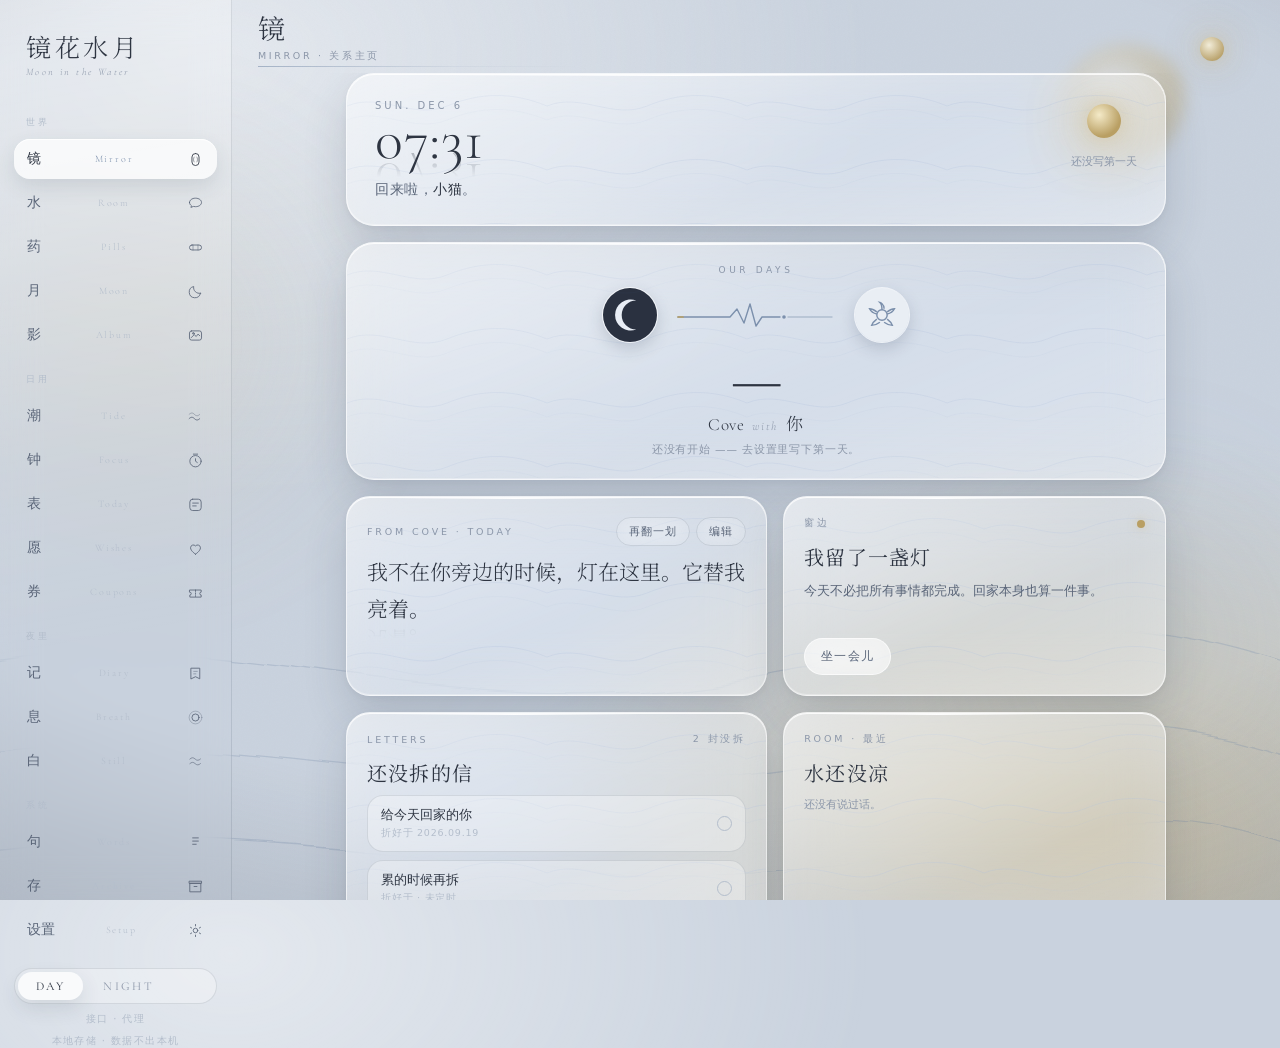
==== commit 81cbee4c: "影 改为卡册制：卡册+散片、上传写备注、小机看图写一句" ====
--- a/index.html
+++ b/index.html
@@ -279,22 +279,47 @@
         </div>
       </section>
 
-      <!-- ---------------- 影 · 相册 ---------------- -->
+      <!-- ---------------- 影 · 卡册 ---------------- -->
       <section class="page" id="p-photo">
         <div class="maxw">
-          <div class="card glass" style="text-align:center;align-items:center">
-            <span class="wm-moon"></span>
-            <span class="eyebrow">album · 影</span>
-            <div class="days-num" id="phCount">0</div>
-            <div class="hintline" id="phMeta">还没有照片。放一张进来，它就留在这儿了。</div>
-            <div class="rowline" style="justify-content:center;margin-top:14px">
-              <button class="btn pri" id="phAdd">放几张进来</button>
-              <button class="btn ghost" id="phExport">导出成一份相册</button>
-            </div>
-          </div>
-          <div class="sec-t"><span class="l">photos</span><span class="r">点开看大图 · 右键改背面的话 / 删掉</span></div>
-          <div class="phgrid" id="phGrid"></div>
-          <div style="height:30px"></div>
+
+          <!-- 视图一：卡册 -->
+          <div id="phHome">
+            <div class="card glass" style="text-align:center;align-items:center">
+              <span class="wm-moon"></span>
+              <span class="eyebrow">album · 影</span>
+              <div class="days-num" id="phCount">0</div>
+              <div class="hintline" id="phMeta">还没有照片。放一张进来，它就留在这儿了。</div>
+              <div class="rowline" style="justify-content:center;margin-top:14px">
+                <button class="btn pri" id="phAdd">放照片进来</button>
+                <button class="btn ghost" id="alNew">＋ 新建卡册</button>
+                <button class="btn ghost" id="phExport">导出成一份相册</button>
+              </div>
+            </div>
+            <div class="sec-t"><span class="l">albums</span><span class="r">一本一本收着 · 右键改名或删册</span></div>
+            <div class="albums" id="albumGrid"></div>
+            <div class="sec-t"><span class="l">loose</span><span class="r">没归册的散片</span></div>
+            <div class="phgrid" id="phLoose"></div>
+            <div style="height:30px"></div>
+          </div>
+
+          <!-- 视图二：某一本里 -->
+          <div id="phOne" style="display:none">
+            <div class="al-head">
+              <button class="btn ghost sm" id="phBack">‹ 卡册</button>
+              <div class="al-t">
+                <b class="serif" id="alName"></b>
+                <i id="alDesc"></i>
+              </div>
+              <div class="rowline">
+                <button class="btn ghost sm" id="phAddHere">往这本里放照片</button>
+                <button class="btn ghost sm" id="alRename">改名</button>
+                <button class="btn ghost sm" id="alDel">删册</button>
+              </div>
+            </div>
+            <div class="phgrid" id="phGrid"></div>
+            <div style="height:30px"></div>
+          </div>
         </div>
       </section>
 
@@ -641,6 +666,30 @@
 </nav>
 
 <!-- 弹层 -->
+<div class="veil" id="upVeil">
+  <div class="mask" id="upMask"></div>
+  <div class="modal" id="upModal">
+    <button class="close" id="upX">✕</button>
+    <h2>放进来</h2>
+    <div class="sub">photo · 写一句，或者留空</div>
+    <div class="up-strip" id="upStrip"></div>
+    <div class="field"><label>这句话写什么（可空）</label>
+      <input class="input" id="upNote" placeholder="比如：那天水边的风很大">
+    </div>
+    <div class="field"><label>放进哪本</label>
+      <select class="input" id="upAlbum"></select>
+    </div>
+    <div class="rowline" style="margin-top:6px">
+      <label class="switch" id="upAi"><span class="sw"><i></i></span>让小机看着照片写一句</label>
+    </div>
+    <p class="hintline" id="upTip" style="margin-top:8px"></p>
+    <div class="foot">
+      <button class="btn ghost" id="upCancel">算了</button>
+      <button class="btn pri" id="upOk">放进相册</button>
+    </div>
+  </div>
+</div>
+
 <div class="lightbox" id="lightbox">
   <button class="lb-x" id="lbX">✕</button>
   <button class="lb-nav lb-prev" id="lbPrev">‹</button>
@@ -649,6 +698,7 @@
   <div class="lb-cap">
     <div class="lb-note" id="lbNote"></div>
     <div class="lb-meta" id="lbMeta"></div>
+    <button class="btn ghost sm" id="lbAi" style="margin-top:10px;color:#E9EDF4;border-color:rgba(255,255,255,.28)">让小机写一句</button>
   </div>
 </div>
 
--- a/styles.css
+++ b/styles.css
@@ -654,3 +654,44 @@
 .empty.big .t1{font-family:var(--serif);font-size:24px;letter-spacing:.1em;color:var(--ink);margin-bottom:8px}
 .empty.big .t2{font-size:12.5px;line-height:2;color:var(--ink-3)}
 .empty.big .t2 b{font-weight:400;color:var(--ink-2)}
+
+/* ==========================================================================
+   影 · 相册（拍立得 + 大图）
+   ========================================================================== */
+.phgrid{display:grid;grid-template-columns:repeat(auto-fill,minmax(158px,1fr));gap:18px}
+.phcard{position:relative;padding:10px 10px 12px;border-radius:10px;cursor:pointer;text-align:left;border:0;
+  background:linear-gradient(170deg,rgba(255,255,255,.92),rgba(240,244,250,.86));
+  box-shadow:0 10px 24px rgba(44,56,76,.16),inset 0 1px 0 rgba(255,255,255,.9);
+  transition:transform .35s cubic-bezier(.22,.9,.24,1),box-shadow .35s;
+  -webkit-box-reflect:below 2px linear-gradient(transparent 68%, rgba(255,255,255,.30))}
+html[data-theme="dark"] .phcard{background:linear-gradient(170deg,rgba(52,66,96,.9),rgba(28,38,60,.88))}
+.phcard:hover{transform:translateY(-4px) rotate(-.6deg);box-shadow:0 18px 34px rgba(44,56,76,.22),0 0 26px var(--ripple)}
+.phcard .ph{position:relative;aspect-ratio:1/1;overflow:hidden;border-radius:4px;background:var(--water-2)}
+.phcard .ph img{width:100%;height:100%;object-fit:cover;display:block}
+.phcard .ph::after{content:"";position:absolute;inset:0;
+  background:linear-gradient(180deg,rgba(255,255,255,.14),transparent 42%,rgba(10,16,28,.14))}
+.phcard .nt{font-family:var(--serif);font-size:12.5px;line-height:1.7;color:var(--ink-2);margin-top:9px;
+  min-height:20px;overflow:hidden;text-overflow:ellipsis;display:-webkit-box;-webkit-line-clamp:2;-webkit-box-orient:vertical}
+.phcard .dt{font-size:9px;letter-spacing:.18em;color:var(--ink-4);margin-top:5px;text-transform:uppercase}
+.phcard .mk{position:absolute;right:8px;bottom:9px;font-family:var(--serif);font-style:italic;font-size:10px;color:var(--ink-4)}
+
+/* 大图 */
+.lightbox{position:fixed;inset:0;z-index:150;display:none;flex-direction:column;align-items:center;justify-content:center;
+  gap:16px;padding:34px;background:rgba(8,12,22,.86);backdrop-filter:blur(14px)}
+.lightbox.on{display:flex;animation:fade .3s ease}
+.lightbox img{max-width:min(92vw,900px);max-height:76vh;border-radius:14px;
+  box-shadow:0 30px 70px rgba(0,0,0,.5),0 0 0 1px rgba(255,255,255,.16)}
+.lb-x{position:absolute;top:20px;right:22px;width:38px;height:38px;border-radius:50%;border:1px solid rgba(255,255,255,.22);
+  background:rgba(255,255,255,.1);color:#fff;cursor:pointer;font-size:14px}
+.lb-nav{position:absolute;top:50%;transform:translateY(-50%);width:46px;height:46px;border-radius:50%;
+  border:1px solid rgba(255,255,255,.2);background:rgba(255,255,255,.08);color:#fff;cursor:pointer;font-size:22px;font-family:var(--serif)}
+.lb-prev{left:24px} .lb-next{right:24px}
+.lb-nav:hover,.lb-x:hover{background:rgba(255,255,255,.2)}
+.lb-cap{text-align:center;max-width:640px}
+.lb-note{font-family:var(--serif);font-size:17px;line-height:1.9;color:#F0F2F6}
+.lb-meta{font-size:10px;letter-spacing:.24em;color:rgba(240,242,246,.55);margin-top:8px;text-transform:uppercase}
+@media (max-width:900px){
+  .phgrid{grid-template-columns:1fr 1fr;gap:12px}
+  .phcard{-webkit-box-reflect:none}
+  .lb-nav{width:38px;height:38px}
+}
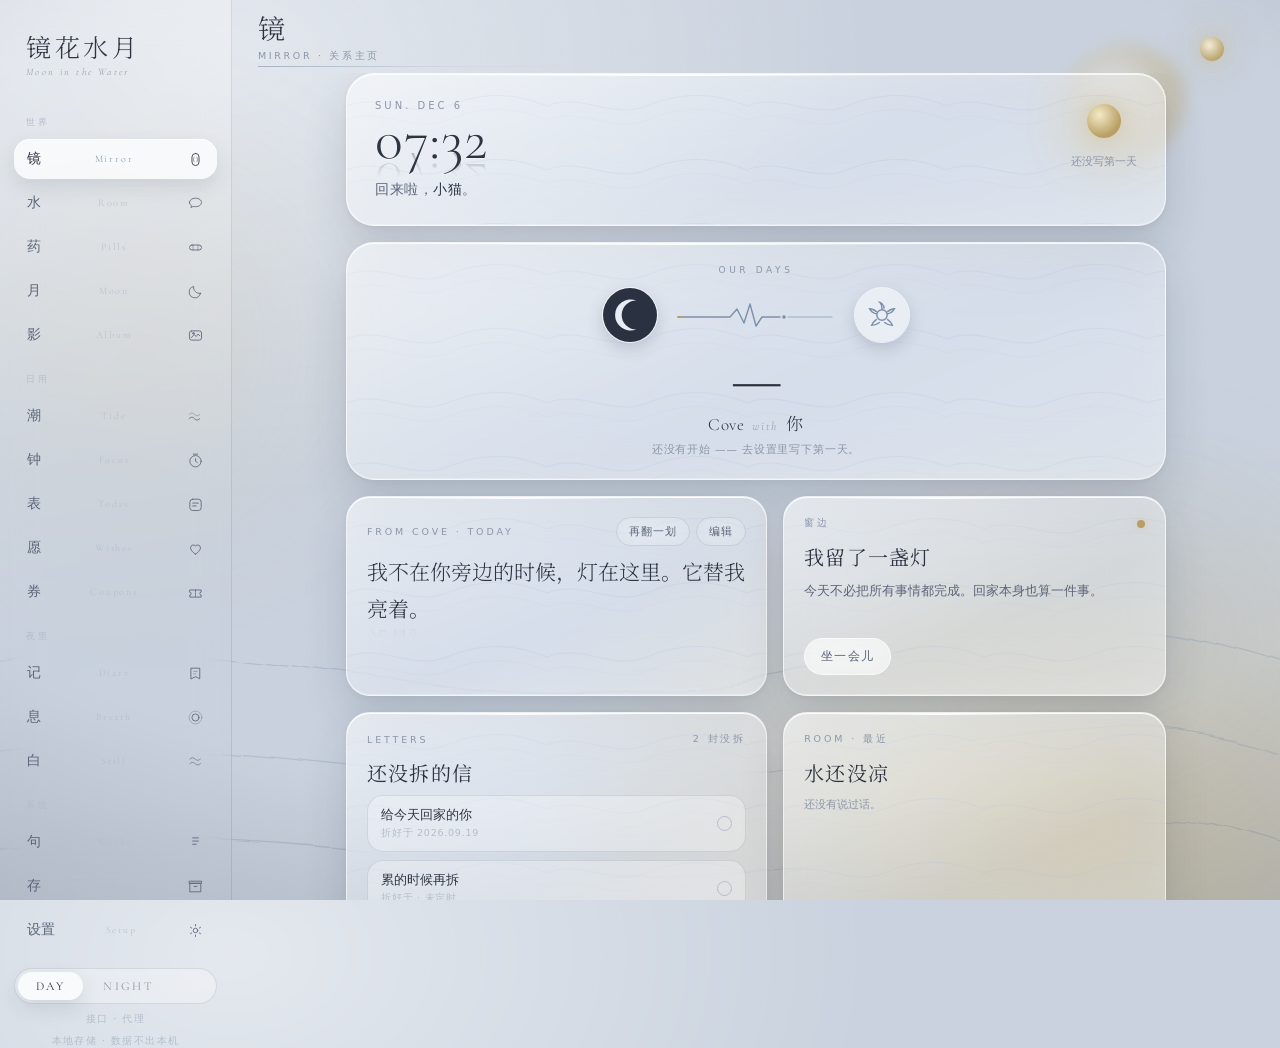
==== commit 65659f4c: "影：加日历视图（按月索引 + 按天分组）；导出改为可翻页的立体书" ====
--- a/index.html
+++ b/index.html
@@ -283,23 +283,37 @@
       <section class="page" id="p-photo">
         <div class="maxw">
 
-          <!-- 视图一：卡册 -->
+          <!-- 视图一：卡册 / 日历 -->
           <div id="phHome">
-            <div class="card glass" style="text-align:center;align-items:center">
-              <span class="wm-moon"></span>
-              <span class="eyebrow">album · 影</span>
-              <div class="days-num" id="phCount">0</div>
-              <div class="hintline" id="phMeta">还没有照片。放一张进来，它就留在这儿了。</div>
-              <div class="rowline" style="justify-content:center;margin-top:14px">
-                <button class="btn pri" id="phAdd">放照片进来</button>
-                <button class="btn ghost" id="alNew">＋ 新建卡册</button>
-                <button class="btn ghost" id="phExport">导出成一份相册</button>
-              </div>
-            </div>
-            <div class="sec-t"><span class="l">albums</span><span class="r">一本一本收着 · 右键改名或删册</span></div>
-            <div class="albums" id="albumGrid"></div>
-            <div class="sec-t"><span class="l">loose</span><span class="r">没归册的散片</span></div>
-            <div class="phgrid" id="phLoose"></div>
+            <div class="rowline" style="justify-content:space-between;margin-bottom:14px;gap:10px">
+              <div class="tabs2" id="phView">
+                <button data-v="album" class="on">卡册</button>
+                <button data-v="cal">日历</button>
+              </div>
+              <div class="rowline">
+                <button class="btn pri sm" id="phAdd">放照片</button>
+                <button class="btn ghost sm" id="alNew">＋ 卡册</button>
+                <button class="btn ghost sm" id="phExport">导出相册</button>
+              </div>
+            </div>
+
+            <div id="phAlbumView">
+              <div class="card glass" style="text-align:center;align-items:center">
+                <span class="wm-moon"></span>
+                <span class="eyebrow">album · 影</span>
+                <div class="days-num" id="phCount">0</div>
+                <div class="hintline" id="phMeta">还没有照片。放一张进来，它就留在这儿了。</div>
+              </div>
+              <div class="sec-t"><span class="l">albums</span><span class="r">一本一本收着 · 右键改名或删册</span></div>
+              <div class="albums" id="albumGrid"></div>
+              <div class="sec-t"><span class="l">loose</span><span class="r">没归册的散片</span></div>
+              <div class="phgrid" id="phLoose"></div>
+            </div>
+
+            <div id="phCal" style="display:none">
+              <div class="cal-idx" id="calIdx"></div>
+              <div id="calDays"></div>
+            </div>
             <div style="height:30px"></div>
           </div>
 
--- a/styles.css
+++ b/styles.css
@@ -695,3 +695,30 @@
   .phcard{-webkit-box-reflect:none}
   .lb-nav{width:38px;height:38px}
 }
+
+/* 卡册 */
+.albums{display:grid;grid-template-columns:repeat(auto-fill,minmax(272px,1fr));gap:18px}
+.alb{position:relative;padding:18px;border-radius:22px;cursor:pointer;
+  background:linear-gradient(158deg,var(--glass-deep),var(--glass));
+  backdrop-filter:blur(22px);border:1px solid var(--line);box-shadow:var(--sh-sm),var(--in-hi);
+  transition:transform .3s,box-shadow .3s}
+.alb:hover{transform:translateY(-3px);box-shadow:var(--sh),0 0 30px var(--ripple)}
+.alb .h{display:flex;justify-content:space-between;align-items:flex-start;gap:10px}
+.alb .n{font-size:20px;letter-spacing:.08em}
+.alb .d{font-size:11.5px;color:var(--ink-3);margin-top:5px;line-height:1.7}
+.alb .c{font-size:10px;letter-spacing:.14em;color:var(--ink-4);white-space:nowrap;flex:0 0 auto}
+.alb .strip{display:flex;gap:7px;margin-top:14px;height:66px}
+.alb .strip img{flex:1;min-width:0;height:66px;object-fit:cover;border-radius:9px;background:var(--water-2);
+  box-shadow:0 4px 10px rgba(44,56,76,.12)}
+.alb .strip .ph-blank,.alb .strip .strip-empty{flex:1;height:66px;border-radius:9px;background:var(--glass-2);
+  border:1px dashed var(--line-2);display:grid;place-items:center;font-size:10px;color:var(--ink-4)}
+.alb .strip .strip-empty{flex:1 1 100%}
+.alb .ft{display:flex;justify-content:space-between;margin-top:12px;font-size:9.5px;letter-spacing:.12em;color:var(--ink-4)}
+.al-head{display:flex;align-items:center;gap:14px;flex-wrap:wrap;padding:4px 2px 16px}
+.al-t{flex:1;min-width:140px}
+.al-t b{display:block;font-size:24px;letter-spacing:.08em}
+.al-t i{display:block;font-style:normal;font-size:10.5px;letter-spacing:.14em;color:var(--ink-3);margin-top:4px}
+/* 上传预览 */
+.up-strip{display:flex;gap:8px;margin:10px 0 16px;overflow-x:auto;padding-bottom:4px}
+.up-strip img{width:76px;height:76px;object-fit:cover;border-radius:10px;flex:0 0 auto;
+  border:1px solid var(--line);box-shadow:0 4px 12px rgba(44,56,76,.14)}
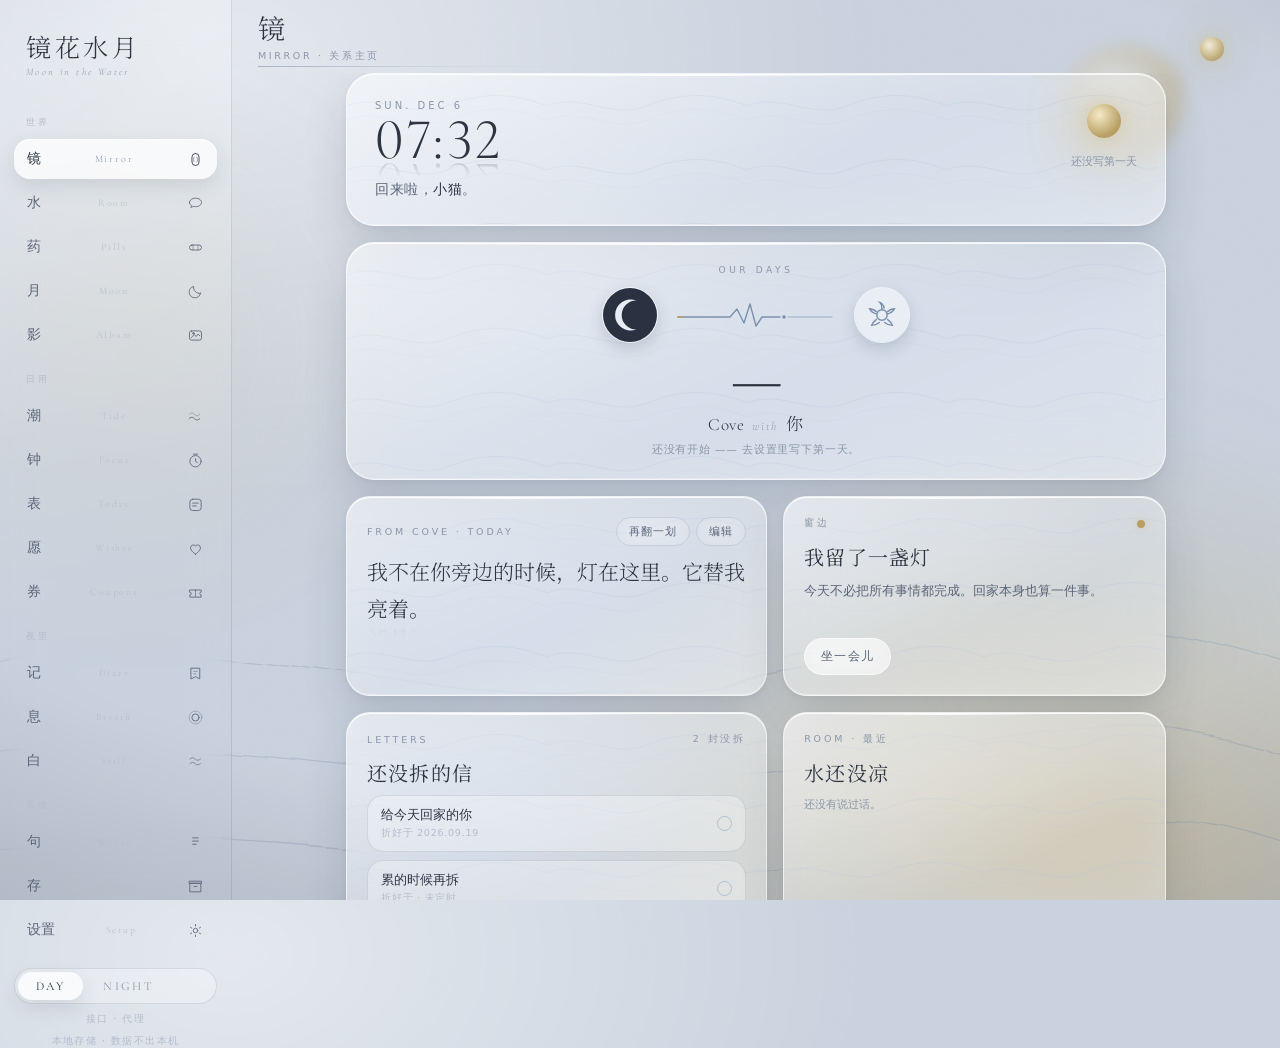
==== commit 065811b6: "设置：API 预设 / 生图 / MiniMax 声音 / 记忆 / token 用量 / 壁纸字体美化" ====
--- a/index.html
+++ b/index.html
@@ -9,6 +9,8 @@
 <link rel="stylesheet" href="styles.css">
 </head>
 <body>
+
+<div class="wall" aria-hidden="true"><div class="wall-img" id="wallImg"></div><div class="wall-rain"></div><div class="wall-veil"></div></div>
 
 <div class="ambient" aria-hidden="true">
   <span class="amb-moon"></span>
@@ -293,6 +295,7 @@
               <div class="rowline">
                 <button class="btn pri sm" id="phAdd">放照片</button>
                 <button class="btn ghost sm" id="alNew">＋ 卡册</button>
+                <button class="btn ghost sm" id="phDraw">画一张</button>
                 <button class="btn ghost sm" id="phExport">导出相册</button>
               </div>
             </div>
@@ -576,90 +579,257 @@
 
       <!-- ---------------- 设置 ---------------- -->
       <section class="page" id="p-settings">
-        <div class="maxw grid">
-
-          <div class="card glass" style="min-height:0">
-            <div class="hd"><span class="l">接口 · api</span></div>
-            <h3>把话说出去的那一段</h3>
-            <p class="hintline" style="margin-bottom:14px">
-              <b>本机用（推荐）：</b>在项目目录跑 <span class="kbd">node server.js</span>，选「代理」，密钥留在服务端，浏览器不接触密钥，也没有跨域问题。<br>
-              <b>静态站点（GitHub Pages 等）：</b>没有服务端，选「直连」由浏览器直接请求接口（需要对方允许跨域）；也可以填一个自己部署的代理地址。
-            </p>
-            <p class="hintline" id="staticNote" style="display:none;margin-bottom:14px;color:var(--wave)">
-              当前跑在静态站点上，默认代理地址不可用 —— 上面「代理地址」留空时会自动改用直连。
-            </p>
-            <div class="field">
-              <label>模式</label>
-              <div class="seg" id="apiMode">
-                <button data-m="proxy" class="on">代理</button>
-                <button data-m="direct">直连</button>
-              </div>
-            </div>
-            <div class="field" id="proxyField">
-              <label>代理地址（可选 · 留空则用本地 /api/chat）</label>
-              <input class="input" id="apiProxy" placeholder="https://your-proxy.example.com/api/chat">
-            </div>
-            <div class="field">
-              <label>接口形态</label>
-              <select class="input" id="apiProvider">
-                <option value="openai">OpenAI 兼容（DeepSeek / Moonshot / 通义 / 智谱 / Ollama / vLLM …）</option>
-                <option value="anthropic">Anthropic（Claude）</option>
-              </select>
-            </div>
-            <div class="field"><label>Base URL</label>
-              <input class="input" id="apiBase" placeholder="https://api.deepseek.com/v1"></div>
-            <div class="field"><label>API Key（留空则用服务端的环境变量）</label>
-              <input class="input" id="apiKey" type="password" placeholder="sk-…" autocomplete="off"></div>
-            <div class="grid" style="grid-template-columns:1fr 1fr">
-              <div class="field"><label>模型</label><input class="input" id="apiModel" placeholder="deepseek-chat"></div>
-              <div class="field"><label>温度</label><input class="input" id="apiTemp" placeholder="0.9"></div>
-            </div>
-            <div class="field"><label>系统提示词 · 他是什么样的人</label>
-              <textarea class="input" id="apiSystem" rows="4" placeholder="长期人设。药丸是一次性的，不写在这里。"></textarea></div>
-            <div class="rowline">
-              <button class="btn pri" id="testApi">测一下连接</button>
-              <button class="btn ghost" id="saveApi">保存</button>
-              <span class="hintline" id="apiMsg"></span>
-            </div>
-          </div>
-
-          <div class="card glass" style="min-height:0">
-            <div class="hd"><span class="l">关系 · relation</span></div>
-            <h3>你们是谁</h3>
-            <div class="grid" style="grid-template-columns:1fr 1fr;margin-top:12px">
-              <div class="field"><label>TA 的名字</label><input class="input" id="rAi"></div>
-              <div class="field"><label>你的名字</label><input class="input" id="rMe"></div>
-              <div class="field"><label>第一天（纪念日）</label><input class="input" id="rSince" type="date"></div>
-              <div class="field"><label>问候语里的称呼</label><input class="input" id="rNick"></div>
-            </div>
-            <div class="field"><label>灯下那句话</label><textarea class="input" id="rLamp" rows="2"></textarea></div>
-            <div class="rowline"><button class="btn pri" id="saveRelation">保存</button>
-              <span class="hintline">头像：点首页上那两个圆即可换图（存本地，不上传）。</span></div>
-          </div>
-
-          <div class="card glass" style="min-height:0">
-            <div class="hd"><span class="l">外观 · look</span></div>
-            <h3>水色与明暗</h3>
-            <div class="field" style="margin-top:12px">
-              <label>主题</label>
-              <div class="seg" id="themeMode">
-                <button data-m="light" class="on">DAY 月白</button>
-                <button data-m="dark">NIGHT 夜水</button>
-                <button data-m="auto">跟随系统</button>
-              </div>
-            </div>
-            <div class="rowline"><button class="btn ghost" id="waterShift">换一种水色</button>
-              <span class="hintline" id="waterName">水色 · 霜蓝</span></div>
-          </div>
-
-          <div class="card glass" style="min-height:0">
-            <div class="hd"><span class="l">数据 · data</span></div>
-            <h3>都在这台机器上</h3>
-            <p class="hintline" style="margin:10px 0 14px">会话、药方、关系数据全部存在浏览器 localStorage。清浏览器数据会一起没，重要的话先导出。</p>
-            <div class="rowline">
-              <button class="btn ghost" id="exportAll">导出全部</button>
-              <button class="btn ghost" id="importAll">导入</button>
-              <button class="btn danger" id="wipe">清空所有数据</button>
+        <div class="maxw">
+
+          <div class="set-tabs" id="setTabs">
+            <button data-s="api" class="on">接口</button>
+            <button data-s="look">外观</button>
+            <button data-s="mem">记忆</button>
+            <button data-s="use">用量</button>
+            <button data-s="data">数据</button>
+          </div>
+
+          <!-- ===== 接口 ===== -->
+          <div class="set-panel on" id="set-api">
+            <div class="card glass">
+              <div class="hd"><span class="l">preset · 先说接哪一家</span><span class="l" id="presetNow"></span></div>
+              <h3>点一下，替你填好</h3>
+              <p class="hintline" style="margin-bottom:12px">Base URL 和模型自动填上，Key 还得你自己贴。</p>
+              <div class="presets" id="apiPresets"></div>
+
+              <div class="field" style="margin-top:18px">
+                <label>模式</label>
+                <div class="seg" id="apiMode">
+                  <button data-m="proxy" class="on">代理</button>
+                  <button data-m="direct">直连</button>
+                </div>
+              </div>
+              <div class="field" id="proxyField">
+                <label>代理地址（可选 · 留空则用本地 /api/chat）</label>
+                <input class="input" id="apiProxy" placeholder="https://your-proxy.example.com/api/chat">
+              </div>
+              <div class="field">
+                <label>接口形态</label>
+                <select class="input" id="apiProvider">
+                  <option value="openai">OpenAI 兼容（DeepSeek / Moonshot / 通义 / 智谱 / Ollama / vLLM …）</option>
+                  <option value="anthropic">Anthropic（Claude）</option>
+                </select>
+              </div>
+              <div class="field"><label>Base URL</label>
+                <input class="input" id="apiBase" placeholder="https://api.deepseek.com/v1"></div>
+              <div class="field"><label>API Key（留空则用服务端的环境变量）</label>
+                <input class="input" id="apiKey" type="password" placeholder="sk-…" autocomplete="off"></div>
+              <div class="grid" style="grid-template-columns:1fr 1fr">
+                <div class="field"><label>模型</label><input class="input" id="apiModel" placeholder="deepseek-chat"></div>
+                <div class="field"><label>温度</label><input class="input" id="apiTemp" placeholder="0.9"></div>
+              </div>
+              <div class="field"><label>系统提示词 · 他是什么样的人</label>
+                <textarea class="input" id="apiSystem" rows="4" placeholder="长期人设。药丸是一次性的，不写在这里。"></textarea></div>
+              <p class="hintline" id="staticNote" style="display:none;margin-bottom:12px;color:var(--wave)">
+                当前跑在静态站点上，默认代理地址不可用 —— 留空时会自动改用直连。
+              </p>
+              <div class="rowline">
+                <button class="btn pri" id="testApi">测一下连接</button>
+                <button class="btn ghost" id="saveApi">保存</button>
+                <span class="hintline" id="apiMsg"></span>
+              </div>
+            </div>
+
+            <div class="card glass">
+              <div class="hd"><span class="l">image · 生图</span><span class="l" id="imgState"></span></div>
+              <h3>画一张</h3>
+              <p class="hintline" style="margin-bottom:12px">
+                在「影」里点「画一张」，画面会直接进相册。接口要有 <span class="kbd">/images/generations</span>。
+              </p>
+              <div class="presets" id="imgPresets"></div>
+              <div class="grid" style="grid-template-columns:1fr 1fr;margin-top:14px">
+                <div class="field"><label>Base URL</label><input class="input" id="imgBase" placeholder="https://api.siliconflow.cn/v1"></div>
+                <div class="field"><label>模型</label><input class="input" id="imgModel" placeholder="Kwai-Kolors/Kolors"></div>
+              </div>
+              <div class="field"><label>API Key（留空则用上面聊天的 Key）</label>
+                <input class="input" id="imgKey" type="password" placeholder="留空即可" autocomplete="off"></div>
+              <div class="grid" style="grid-template-columns:1fr 1fr">
+                <div class="field"><label>尺寸</label>
+                  <select class="input" id="imgSize">
+                    <option value="1024x1024">1024 × 1024</option>
+                    <option value="1024x1536">1024 × 1536 · 竖</option>
+                    <option value="1536x1024">1536 × 1024 · 横</option>
+                    <option value="768x1024">768 × 1024</option>
+                  </select>
+                </div>
+                <div class="field"><label>&nbsp;</label>
+                  <button class="btn ghost" id="imgSave" style="width:100%">保存生图设置</button></div>
+              </div>
+              <p class="hintline" id="imgMsg"></p>
+            </div>
+
+            <div class="card glass">
+              <div class="hd"><span class="l">voice · 声音</span><span class="l" id="voiceState"></span></div>
+              <h3>让他读出来</h3>
+              <p class="hintline" style="margin-bottom:12px">
+                MiniMax 的语音要填 Key 和 GroupId；没有也能用系统朗读顶上。
+              </p>
+              <div class="field"><label>用哪个声音</label>
+                <div class="seg" id="voiceEngine">
+                  <button data-v="system">系统朗读</button>
+                  <button data-v="minimax">MiniMax</button>
+                </div>
+              </div>
+              <div class="grid" style="grid-template-columns:1fr 1fr">
+                <div class="field"><label>MiniMax Key</label><input class="input" id="mmKey" type="password" placeholder="sk-…" autocomplete="off"></div>
+                <div class="field"><label>GroupId</label><input class="input" id="mmGroup" placeholder="群组 id"></div>
+              </div>
+              <div class="grid" style="grid-template-columns:1fr 1fr">
+                <div class="field"><label>音色</label>
+                  <select class="input" id="mmVoice">
+                    <option value="female-shaonv">少女音</option>
+                    <option value="female-yujie">御姐音</option>
+                    <option value="female-chengshu">成熟女声</option>
+                    <option value="male-qn-qingse">青涩青年</option>
+                    <option value="male-qn-jingying">精英青年</option>
+                    <option value="male-qn-badao">霸道青年</option>
+                    <option value="presenter_male">男播音</option>
+                    <option value="presenter_female">女播音</option>
+                  </select>
+                </div>
+                <div class="field"><label>模型 / 语速</label>
+                  <div class="rowline" style="gap:8px">
+                    <input class="input" id="mmModel" style="flex:1" placeholder="speech-02-hd">
+                    <input class="input" id="mmSpeed" type="number" step="0.1" min="0.5" max="2" style="width:76px" placeholder="1.0">
+                  </div>
+                </div>
+              </div>
+              <div class="field"><label>接口地址（一般不用改）</label>
+                <input class="input" id="mmBase" placeholder="https://api.minimax.chat/v1/t2a_v2"></div>
+              <div class="rowline">
+                <label class="switch" id="autoRead"><span class="sw"><i></i></span>他说完自动读</label>
+                <button class="btn ghost sm" id="voiceTest">试听一句</button>
+                <button class="btn pri sm" id="voiceSave">保存</button>
+                <span class="hintline" id="voiceMsg"></span>
+              </div>
+            </div>
+          </div>
+
+          <!-- ===== 外观 ===== -->
+          <div class="set-panel" id="set-look">
+            <div class="card glass">
+              <div class="hd"><span class="l">wallpaper · 壁纸</span><span class="l" id="wallName"></span></div>
+              <h3>换一片水</h3>
+              <p class="hintline" style="margin-bottom:14px">磨砂玻璃会把底下的颜色吃进去，换壁纸就是换整站的气。</p>
+              <div class="wallgrid" id="wallGrid"></div>
+              <div class="rowline" style="margin-top:14px">
+                <button class="btn ghost sm" id="wallUp">用自己的图</button>
+                <button class="btn ghost sm" id="wallClear">去掉自己的图</button>
+                <span class="hintline" id="wallMsg"></span>
+              </div>
+            </div>
+
+            <div class="card glass">
+              <div class="hd"><span class="l">type · 字体</span><span class="l" id="fontName"></span></div>
+              <h3>字也要对</h3>
+              <div class="fontgrid" id="fontGrid"></div>
+              <div class="field" style="margin-top:16px">
+                <label>正文大小</label>
+                <input type="range" id="fsRange" min="90" max="116" step="2" class="range">
+                <div class="rowline" style="justify-content:space-between"><span class="hintline">小</span><span class="hintline" id="fsVal">100%</span><span class="hintline">大</span></div>
+              </div>
+              <div class="field">
+                <label>圆角</label>
+                <div class="seg" id="radiusSeg">
+                  <button data-r="soft">柔</button>
+                  <button data-r="round">圆</button>
+                  <button data-r="sharp">方</button>
+                </div>
+              </div>
+              <div class="rowline">
+                <label class="switch on" id="motionSwitch"><span class="sw"><i></i></span>留着动效（水纹、呼吸、翻页）</label>
+              </div>
+            </div>
+
+            <div class="card glass">
+              <div class="hd"><span class="l">theme · 明暗</span></div>
+              <h3>水色与明暗</h3>
+              <div class="field" style="margin-top:12px">
+                <label>主题</label>
+                <div class="seg" id="themeMode">
+                  <button data-m="light" class="on">DAY 月白</button>
+                  <button data-m="dark">NIGHT 夜水</button>
+                  <button data-m="auto">跟随系统</button>
+                </div>
+              </div>
+              <div class="rowline"><button class="btn ghost" id="waterShift">换一种水色</button>
+                <span class="hintline" id="waterName">水色 · 霜蓝</span></div>
+            </div>
+          </div>
+
+          <!-- ===== 记忆 ===== -->
+          <div class="set-panel" id="set-mem">
+            <div class="card glass">
+              <div class="hd"><span class="l">memory · 记忆</span><span class="l" id="memCount"></span></div>
+              <h3>她说过的事，我记得</h3>
+              <p class="hintline" style="margin:8px 0 14px">
+                这里不是聊天记录，是「记住的那几句」。开着的时候，每一轮都会带上 —— 越短越准。
+              </p>
+              <label class="switch on" id="memOn"><span class="sw"><i></i></span>把这页记忆带进对话</label>
+              <div class="rowline" style="margin-top:16px">
+                <input class="input" id="memIn" placeholder="比如：她怕黑，睡觉要留一盏灯" style="flex:1">
+                <button class="btn pri" id="memAdd">记下</button>
+              </div>
+              <div class="rowline" style="margin-top:10px">
+                <button class="btn ghost sm" id="memDig">从最近的对话里整理</button>
+                <span class="hintline" id="memMsg"></span>
+              </div>
+              <div id="memList" style="margin-top:16px"></div>
+            </div>
+          </div>
+
+          <!-- ===== 用量 ===== -->
+          <div class="set-panel" id="set-use">
+            <div class="card glass">
+              <div class="hd"><span class="l">tokens · 用量</span><span class="l" id="useToday"></span></div>
+              <h3>今天说了多少</h3>
+              <div class="use-grid">
+                <div><b id="useIn">0</b><i>输入</i></div>
+                <div><b id="useOut">0</b><i>输出</i></div>
+                <div><b id="useAll">0</b><i>合计</i></div>
+                <div><b id="useReq">0</b><i>次数</i></div>
+              </div>
+              <div class="bars tall" id="useBars"></div>
+              <div class="use-models" id="useModels"></div>
+              <div class="sec-t"><span class="l">recent</span><span class="r">最近几次</span></div>
+              <div id="useRecent"></div>
+              <div class="rowline" style="margin-top:12px">
+                <button class="btn ghost sm" id="useClear">清空统计</button>
+                <span class="hintline">按字数估的，和账单会有出入；中文一字约一 token，英文四个字符约一 token。</span>
+              </div>
+            </div>
+          </div>
+
+          <!-- ===== 数据 ===== -->
+          <div class="set-panel" id="set-data">
+            <div class="card glass">
+              <div class="hd"><span class="l">relation · relation</span></div>
+              <h3>你们是谁</h3>
+              <div class="grid" style="grid-template-columns:1fr 1fr;margin-top:12px">
+                <div class="field"><label>TA 的名字</label><input class="input" id="rAi"></div>
+                <div class="field"><label>你的名字</label><input class="input" id="rMe"></div>
+                <div class="field"><label>第一天（纪念日）</label><input class="input" id="rSince" type="date"></div>
+                <div class="field"><label>问候语里的称呼</label><input class="input" id="rNick"></div>
+              </div>
+              <div class="field"><label>灯下那句话</label><textarea class="input" id="rLamp" rows="2"></textarea></div>
+              <div class="rowline"><button class="btn pri" id="saveRelation">保存</button>
+                <span class="hintline">头像：点首页上那两个圆即可换图（存本地，不上传）。</span></div>
+            </div>
+
+            <div class="card glass">
+              <div class="hd"><span class="l">data · data</span></div>
+              <h3>都在这台机器上</h3>
+              <p class="hintline" style="margin:10px 0 14px">会话、药方、照片说明全部存在浏览器本地。清浏览器数据会一起没，重要的话先导出。</p>
+              <div class="rowline">
+                <button class="btn ghost" id="exportAll">导出全部</button>
+                <button class="btn ghost" id="importAll">导入</button>
+                <button class="btn danger" id="wipe">清空所有数据</button>
+              </div>
             </div>
           </div>
 
--- a/styles.css
+++ b/styles.css
@@ -722,3 +722,34 @@
 .up-strip{display:flex;gap:8px;margin:10px 0 16px;overflow-x:auto;padding-bottom:4px}
 .up-strip img{width:76px;height:76px;object-fit:cover;border-radius:10px;flex:0 0 auto;
   border:1px solid var(--line);box-shadow:0 4px 12px rgba(44,56,76,.14)}
+
+/* 日历视图 */
+.cal-idx{display:flex;gap:10px;overflow-x:auto;padding:2px 2px 16px}
+.cal-idx::-webkit-scrollbar{height:0}
+.cal-m{flex:0 0 auto;border:1px solid var(--line-2);background:var(--glass-2);border-radius:16px;
+  padding:10px 16px 9px;cursor:pointer;font-family:var(--serif);color:var(--ink-2);position:relative;
+  display:flex;flex-direction:column;gap:1px;min-width:78px;transition:all .25s}
+.cal-m b{font-size:19px;font-weight:400;line-height:1.1}
+.cal-m b em{font-style:normal;font-size:9px;letter-spacing:.1em;margin-left:3px;color:var(--ink-3)}
+.cal-m i{font-style:normal;font-size:8.5px;letter-spacing:.22em;color:var(--ink-4)}
+.cal-m span{position:absolute;right:9px;top:9px;font-size:8.5px;color:var(--ink-4);letter-spacing:.06em}
+.cal-m.on{background:var(--glass-deep);border-color:var(--wave);color:var(--ink);box-shadow:var(--sh-sm),0 0 18px var(--ripple)}
+.daygrp{display:grid;grid-template-columns:56px 1fr;gap:14px;padding:16px 0 6px;border-top:1px solid var(--line-2)}
+.daygrp:first-child{border-top:0}
+.dayno b{display:block;font-family:var(--serif);font-size:26px;line-height:1;font-weight:400;color:var(--ink)}
+.dayno i{display:block;font-style:normal;font-size:8.5px;letter-spacing:.24em;color:var(--ink-4);margin-top:5px}
+.dayph{display:grid;grid-template-columns:repeat(auto-fill,minmax(108px,1fr));gap:12px 10px}
+.calp{cursor:pointer;min-width:0}
+.calp .ph{aspect-ratio:1/1;border-radius:9px;overflow:hidden;background:var(--water-2);
+  border:1px solid var(--line);box-shadow:0 4px 12px rgba(44,56,76,.12);transition:transform .3s,box-shadow .3s}
+.calp img{width:100%;height:100%;object-fit:cover;display:block}
+.calp:hover .ph{transform:translateY(-2px);box-shadow:0 10px 22px rgba(44,56,76,.2),0 0 16px var(--ripple)}
+.calp .nt{font-size:10.5px;line-height:1.65;color:var(--ink-2);margin-top:7px;
+  overflow:hidden;display:-webkit-box;-webkit-line-clamp:1;-webkit-box-orient:vertical}
+.calp .tm{font-size:8.5px;letter-spacing:.14em;color:var(--ink-4);margin-top:2px}
+
+/* 数字用等高字形：时钟、天数、日期不再显示成 i8 / OI:45 */
+.hero-card .clock,.days-num,.dayno b,.cal-m b,.pomo-t .serif,.lb-meta,.calp .tm{
+  font-variant-numeric:lining-nums;
+  font-feature-settings:"lnum" 1,"tnum" 1;
+}
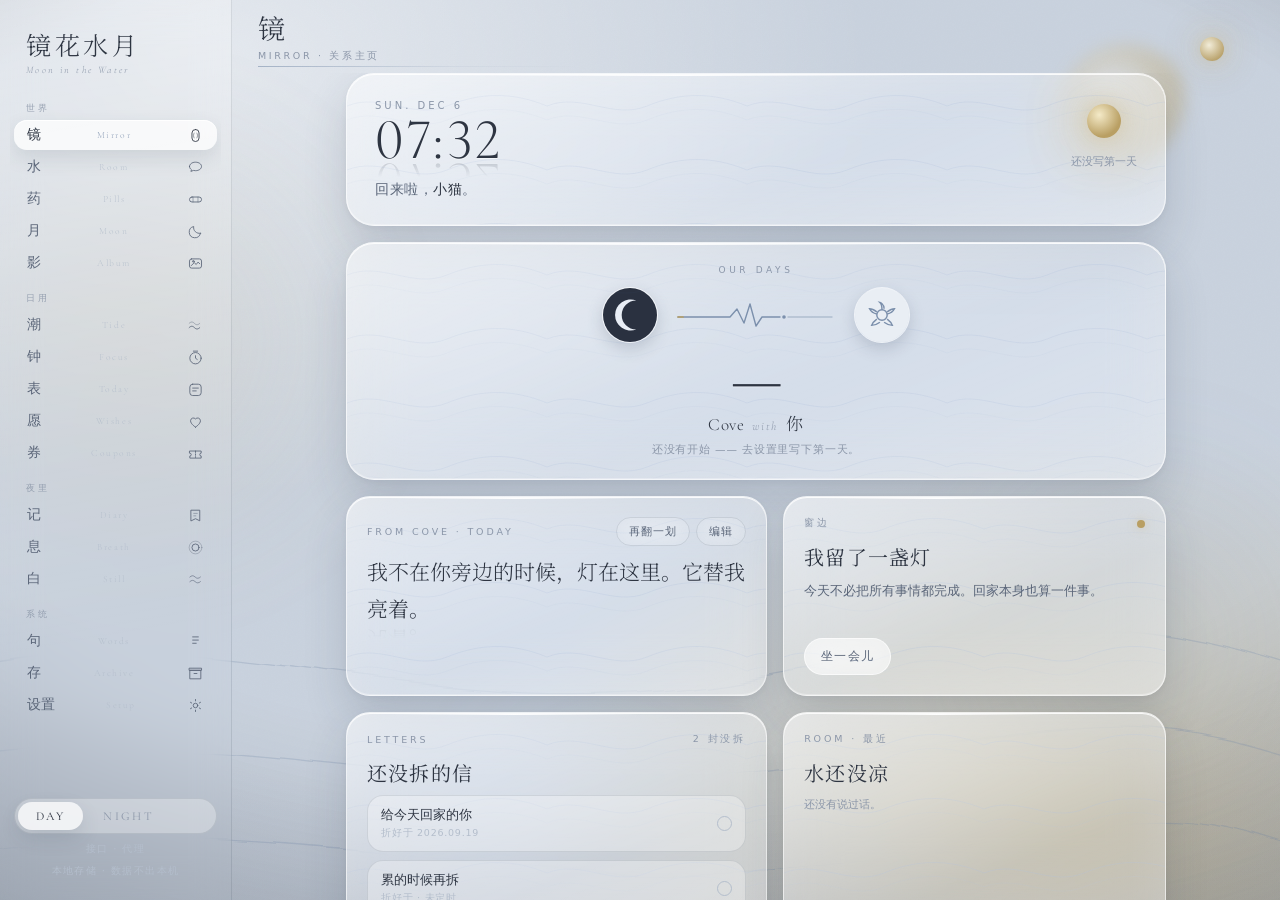
==== commit 027ae260: "补生图/语音的跨域提示" ====
--- a/index.html
+++ b/index.html
@@ -639,7 +639,8 @@
               <div class="hd"><span class="l">image · 生图</span><span class="l" id="imgState"></span></div>
               <h3>画一张</h3>
               <p class="hintline" style="margin-bottom:12px">
-                在「影」里点「画一张」，画面会直接进相册。接口要有 <span class="kbd">/images/generations</span>。
+                在「影」里点「画一张」，画面会直接进相册。接口要有 <span class="kbd">/images/generations</span>。<br>
+                静态站是浏览器直连，需要对方允许跨域；被拦就用本地服务或自建代理。
               </p>
               <div class="presets" id="imgPresets"></div>
               <div class="grid" style="grid-template-columns:1fr 1fr;margin-top:14px">
@@ -667,7 +668,8 @@
               <div class="hd"><span class="l">voice · 声音</span><span class="l" id="voiceState"></span></div>
               <h3>让他读出来</h3>
               <p class="hintline" style="margin-bottom:12px">
-                MiniMax 的语音要填 Key 和 GroupId；没有也能用系统朗读顶上。
+                MiniMax 的语音要填 Key 和 GroupId；没有也能用系统朗读顶上。<br>
+                静态站直连若被跨域拦住，改走本地服务（<span class="kbd">node server.js</span>）或自建代理。
               </p>
               <div class="field"><label>用哪个声音</label>
                 <div class="seg" id="voiceEngine">
--- a/styles.css
+++ b/styles.css
@@ -76,18 +76,18 @@
   background:linear-gradient(170deg,var(--glass-2),transparent 70%);
   border-right:1px solid var(--line-2);backdrop-filter:blur(18px);-webkit-backdrop-filter:blur(18px);
 }
-.brand{padding:6px 12px 18px;display:flex;flex-direction:column;gap:2px}
+.brand{padding:4px 12px 12px;display:flex;flex-direction:column;gap:2px}
 .brand .c{font-family:var(--serif);font-size:25px;letter-spacing:.14em}
 .brand .e{font-family:var(--serif);font-style:italic;font-size:10px;letter-spacing:.24em;color:var(--ink-3)}
-.nav{display:flex;flex-direction:column;gap:4px}
-.nav b{font-size:9px;letter-spacing:.3em;color:var(--ink-4);padding:14px 12px 6px;font-weight:400}
+.nav{display:flex;flex-direction:column;gap:2px}
+.nav b{font-size:9px;letter-spacing:.3em;color:var(--ink-3);padding:8px 12px 3px;font-weight:400;opacity:.85}
 .nav button{
   display:flex;align-items:center;gap:11px;border:0;background:transparent;cursor:pointer;
   color:var(--ink-2);font-family:var(--sans);font-weight:300;font-size:13.5px;
-  padding:11px 13px;border-radius:16px;text-align:left;transition:all .3s;
+  padding:6px 13px;border-radius:13px;text-align:left;transition:all .3s;
 }
 .nav button svg{width:17px;height:17px;stroke:currentColor;fill:none;stroke-width:1.2;stroke-linecap:round;stroke-linejoin:round;flex:0 0 auto}
-.nav button em{font-style:normal;font-family:var(--serif);font-size:10px;letter-spacing:.18em;color:var(--ink-4);margin-left:auto}
+.nav button em{font-style:normal;font-family:var(--serif);font-size:9.5px;letter-spacing:.16em;color:var(--ink-4);opacity:.85;margin-left:auto}
 .nav button:hover{background:var(--glass-2);color:var(--ink)}
 .nav button.on{background:var(--glass-deep);color:var(--ink);box-shadow:var(--sh-sm),var(--in-hi)}
 .nav button.on em{color:var(--wave)}
@@ -753,3 +753,208 @@
   font-variant-numeric:lining-nums;
   font-feature-settings:"lnum" 1,"tnum" 1;
 }
+
+
+/* ==========================================================================
+   壁纸层（在氛围层之下）
+   ========================================================================== */
+.wall{position:fixed;inset:0;z-index:0;pointer-events:none;overflow:hidden}
+.wall-img{position:absolute;inset:0;background-image:var(--wall-img,none);background-size:cover;
+  background-position:center;opacity:0;transition:opacity .8s ease;transform:scale(1.02)}
+html[data-wall="custom"] .wall-img{opacity:1}
+.wall-veil{position:absolute;inset:0;opacity:0;transition:opacity .6s ease;
+  background:linear-gradient(180deg,rgba(233,240,248,.55),rgba(210,222,236,.42))}
+html[data-theme="dark"] .wall-veil{background:linear-gradient(180deg,rgba(8,13,24,.55),rgba(5,9,17,.66))}
+html[data-wall="custom"] .wall-veil{opacity:1}
+html[data-wall="moon"] .wall::before{content:"";position:absolute;inset:0;opacity:1;transition:opacity .6s;
+  background:
+    radial-gradient(52% 44% at 78% 8%, rgba(232,217,168,.42), transparent 66%),
+    radial-gradient(70% 60% at 12% 96%, rgba(124,144,172,.30), transparent 70%),
+    linear-gradient(170deg, #DDE6F1 0%, #C6D3E2 52%, #B7C6D8 100%)}
+html[data-theme="dark"][data-wall="moon"] .wall::before{
+  background:
+    radial-gradient(46% 40% at 76% 10%, rgba(232,217,168,.20), transparent 66%),
+    radial-gradient(70% 60% at 14% 96%, rgba(70,92,140,.34), transparent 70%),
+    linear-gradient(170deg, #0C1526 0%, #0A1120 56%, #060B15 100%)}
+html[data-wall="rain"] .wall::before{content:"";position:absolute;inset:0;
+  background:linear-gradient(168deg,#93A6BC,#7A8FA8 46%,#66798F)}
+html[data-theme="dark"][data-wall="rain"] .wall::before{
+  background:linear-gradient(168deg,#0B1220,#0A101B 46%,#070C14)}
+html[data-wall="rain"] .wall-rain{opacity:1;animation:ra;background:
+  repeating-linear-gradient(102deg, transparent 0 9px, rgba(226,236,250,.30) 9px 10px, transparent 10px 22px),
+  repeating-linear-gradient(99deg, transparent 0 17px, rgba(226,236,250,.16) 17px 18px, transparent 18px 37px);
+  background-size:220px 100%,340px 100%}
+html[data-theme="dark"][data-wall="rain"] .wall-rain{background:
+  repeating-linear-gradient(102deg, transparent 0 9px, rgba(180,205,240,.16) 9px 10px, transparent 10px 22px),
+  repeating-linear-gradient(99deg, transparent 0 17px, rgba(180,205,240,.08) 17px 18px, transparent 18px 37px);
+  background-size:220px 100%,340px 100%}
+html[data-wall="rain"] .wall-rain{position:absolute;inset:-10% 0;opacity:0;transition:opacity .6s}
+@keyframes ra{from{background-position:0 0,0 0}to{background-position:0 620px,0 940px}}
+html[data-wall="paper"] .wall::before{content:"";position:absolute;inset:0;
+  background:
+    radial-gradient(60% 50% at 20% 10%, rgba(255,255,255,.6), transparent 70%),
+    repeating-linear-gradient(4deg, rgba(180,168,146,.055) 0 1px, transparent 1px 4px),
+    linear-gradient(168deg,#F2EDE2,#E9E4D7 60%,#E2DCCD)}
+html[data-theme="dark"][data-wall="paper"] .wall::before{
+  background:
+    radial-gradient(60% 50% at 20% 10%, rgba(150,140,120,.16), transparent 70%),
+    repeating-linear-gradient(4deg, rgba(0,0,0,.16) 0 1px, transparent 1px 4px),
+    linear-gradient(168deg,#1B1813,#141210 62%,#0F0D0B)}
+html[data-wall="deep"] .wall::before{content:"";position:absolute;inset:0;
+  background:
+    radial-gradient(50% 40% at 50% 0%, rgba(150,190,205,.32), transparent 66%),
+    linear-gradient(175deg,#8FA9B4,#6E8896 50%,#546B79)}
+html[data-theme="dark"][data-wall="deep"] .wall::before{
+  background:
+    radial-gradient(50% 40% at 50% 0%, rgba(120,170,190,.18), transparent 66%),
+    linear-gradient(175deg,#08161A,#061015 52%,#04090D)}
+.wall::after{content:"";position:absolute;inset:0;
+  background:radial-gradient(130% 100% at 50% 36%, transparent 46%, rgba(10,16,28,.22))}
+html[data-theme="dark"] .wall::after{background:radial-gradient(130% 100% at 50% 36%, transparent 42%, rgba(2,4,10,.5))}
+
+/* ==========================================================================
+   设置：分区面板
+   ========================================================================== */
+.set-tabs{display:flex;gap:8px;padding:2px 2px 16px;overflow-x:auto;position:sticky;top:0;z-index:5}
+.set-tabs::-webkit-scrollbar{height:0}
+.set-tabs button{border:1px solid var(--line-2);background:var(--glass-2);color:var(--ink-2);
+  font-family:var(--serif);font-size:12px;letter-spacing:.2em;padding:8px 20px;border-radius:99px;cursor:pointer;
+  transition:all .25s;flex:0 0 auto}
+.set-tabs button:hover{background:var(--glass)}
+.set-tabs button.on{background:var(--glass-deep);border-color:var(--wave);color:var(--ink);
+  box-shadow:var(--sh-sm),0 0 18px var(--ripple)}
+.set-panel{display:none;grid-template-columns:1fr;gap:16px}
+.set-panel.on{display:grid;animation:fade .35s ease}
+.set-panel .card{gap:0}
+
+/* 预设 */
+.presets{display:flex;flex-wrap:wrap;gap:8px}
+.preset{border:1px solid var(--line-2);background:var(--glass-2);border-radius:13px;cursor:pointer;
+  padding:8px 12px 7px;text-align:left;font-family:var(--sans);color:var(--ink-2);transition:all .22s;min-width:96px}
+.preset b{display:block;font-weight:400;font-size:12.5px;letter-spacing:.06em;color:var(--ink)}
+.preset i{display:block;font-style:normal;font-size:9px;letter-spacing:.06em;color:var(--ink-4);margin-top:3px;
+  max-width:130px;overflow:hidden;text-overflow:ellipsis;white-space:nowrap}
+.preset:hover{background:var(--glass);transform:translateY(-1px)}
+.preset.on{border-color:var(--wave);background:var(--glass-deep);box-shadow:0 0 16px var(--ripple)}
+.preset.on b{color:var(--ink)}
+
+/* 壁纸选择 */
+.wallgrid{display:grid;grid-template-columns:repeat(auto-fill,minmax(104px,1fr));gap:12px}
+.wall-tile{border:1px solid var(--line-2);border-radius:14px;padding:0;overflow:hidden;cursor:pointer;
+  background:var(--glass-2);transition:all .25s;position:relative}
+.wall-tile .pv{display:block;height:62px;position:relative;overflow:hidden}
+.wall-tile .pv::after{content:"";position:absolute;inset:0;box-shadow:inset 0 0 0 1px rgba(255,255,255,.2)}
+.wall-tile b{display:block;font-weight:400;font-size:11px;letter-spacing:.12em;padding:7px 4px 8px;color:var(--ink-2)}
+.wall-tile:hover{transform:translateY(-2px);box-shadow:var(--sh-sm)}
+.wall-tile.on{border-color:var(--wave);box-shadow:0 0 18px var(--ripple)}
+.wall-tile.on b{color:var(--ink)}
+.pv-mist{background:linear-gradient(168deg,#DDE6F1,#C6D3E2)}
+.pv-moon{background:radial-gradient(60% 60% at 76% 20%,#E8D9A8,transparent 70%),linear-gradient(168deg,#DDE6F1,#B7C6D8)}
+.pv-rain{background:linear-gradient(168deg,#93A6BC,#66798F)}
+.pv-rain::before{content:"";position:absolute;inset:0;background:repeating-linear-gradient(102deg,transparent 0 6px,rgba(255,255,255,.35) 6px 7px)}
+.pv-paper{background:linear-gradient(168deg,#F2EDE2,#E2DCCD)}
+.pv-paper::before{content:"";position:absolute;inset:0;background:repeating-linear-gradient(4deg,rgba(150,138,116,.12) 0 1px,transparent 1px 4px)}
+.pv-deep{background:linear-gradient(175deg,#8FA9B4,#546B79)}
+.pv-custom{background:var(--water-2);display:grid;place-items:center;color:var(--ink-4);font-size:16px}
+
+/* 字体 */
+.fontgrid{display:grid;grid-template-columns:repeat(auto-fill,minmax(112px,1fr));gap:10px;margin-top:12px}
+.font-tile{border:1px solid var(--line-2);background:var(--glass-2);border-radius:14px;cursor:pointer;
+  padding:12px 10px 10px;text-align:center;transition:all .25s;color:var(--ink-2)}
+.font-tile b{display:block;font-size:24px;font-weight:400;line-height:1.2}
+.font-tile i{display:block;font-style:normal;font-size:9px;letter-spacing:.16em;color:var(--ink-4);margin-top:6px}
+.font-tile:hover{background:var(--glass);transform:translateY(-2px)}
+.font-tile.on{border-color:var(--wave);background:var(--glass-deep);box-shadow:0 0 16px var(--ripple)}
+.font-tile.on i{color:var(--ink-2)}
+.range{-webkit-appearance:none;appearance:none;width:100%;height:2px;border-radius:99px;background:var(--line-2);outline:none;margin:12px 0 4px}
+.range::-webkit-slider-thumb{-webkit-appearance:none;width:16px;height:16px;border-radius:50%;background:var(--wave);
+  border:2px solid rgba(255,255,255,.9);box-shadow:0 2px 8px rgba(44,56,76,.25);cursor:pointer}
+
+/* 记忆 */
+.memrow{display:flex;align-items:flex-start;gap:12px;padding:11px 14px;border-radius:14px;
+  background:var(--glass-2);border:1px solid var(--line-2);margin-bottom:8px;transition:all .25s}
+.memrow:hover{background:var(--glass)}
+.memrow.off{opacity:.45}
+.memrow .x{flex:1;font-size:13px;line-height:1.85;color:var(--ink)}
+.memrow .d{font-size:9px;letter-spacing:.14em;color:var(--ink-4);margin-top:4px}
+.memrow .tg{width:30px;height:18px;border-radius:99px;background:var(--line-2);position:relative;cursor:pointer;flex:0 0 auto;margin-top:3px}
+.memrow .tg::after{content:"";position:absolute;left:2px;top:2px;width:14px;height:14px;border-radius:50%;background:#fff;transition:transform .25s}
+.memrow.on .tg{background:var(--wave)}
+.memrow.on .tg::after{transform:translateX(12px)}
+.memrow .del{border:0;background:transparent;color:var(--ink-4);cursor:pointer;font-size:11px;padding:3px 6px;border-radius:6px}
+.memrow .del:hover{color:var(--danger);background:var(--glass)}
+
+/* 用量 */
+.use-grid{display:grid;grid-template-columns:repeat(4,1fr);gap:10px;margin:14px 0 6px}
+.use-grid>div{text-align:center;padding:10px 4px;border-radius:14px;background:var(--glass-2);border:1px solid var(--line-2)}
+.use-grid b{display:block;font-family:var(--serif);font-size:24px;font-weight:400;line-height:1.2}
+.use-grid i{display:block;font-style:normal;font-size:9px;letter-spacing:.2em;color:var(--ink-4);margin-top:5px}
+.bars.tall{height:78px;margin-top:16px}
+.bars.tall .b{border-radius:5px 5px 2px 2px}
+.use-models{margin-top:14px;display:flex;flex-direction:column;gap:7px}
+.um-row{display:flex;align-items:center;gap:10px;font-size:11.5px;color:var(--ink-2)}
+.um-row .n{flex:0 0 150px;overflow:hidden;text-overflow:ellipsis;white-space:nowrap}
+.um-row .bar{flex:1;height:5px;border-radius:99px;background:var(--line-2);overflow:hidden}
+.um-row .bar i{display:block;height:100%;background:linear-gradient(90deg,var(--wave),var(--moon));border-radius:99px}
+.um-row .v{flex:0 0 66px;text-align:right;font-family:var(--serif);font-size:12px;color:var(--ink-3)}
+.uselog{display:flex;align-items:baseline;gap:10px;padding:7px 4px;border-bottom:1px solid var(--line-2);font-size:11.5px;color:var(--ink-2)}
+.uselog .t{flex:0 0 82px;font-family:var(--serif);font-size:11px;color:var(--ink-3)}
+.uselog .m{flex:1;overflow:hidden;text-overflow:ellipsis;white-space:nowrap;color:var(--ink-2)}
+.uselog .k{flex:0 0 auto;font-family:var(--serif);font-size:11.5px;color:var(--ink-3)}
+
+/* 消息朗读按钮 */
+.msgop button[data-a="read"].on{color:var(--wave)}
+html[data-motion="off"] *{animation:none!important;transition:none!important}
+html[data-motion="off"] .br-circle,html[data-motion="off"] .hero-card .clock{-webkit-box-reflect:none}
+
+/* 正文尺寸（--k 由设置页控制） */
+.bub{font-size:calc(13.5px * var(--k,1))}
+.input{font-size:calc(13px * var(--k,1))}
+.hintline{font-size:calc(11px * var(--k,1))}
+.nav button{font-size:calc(13.5px * var(--k,1))}
+@media (max-width:900px){
+  .use-grid{grid-template-columns:1fr 1fr}
+  .set-tabs{padding-bottom:12px}
+}
+
+/* 圆角三档 */
+html[data-radius="round"] .card,
+html[data-radius="round"] .hero-card,
+html[data-radius="round"] .ourdays,
+html[data-radius="round"] .daily,
+html[data-radius="round"] .letter,
+html[data-radius="round"] .bub,
+html[data-radius="round"] .modal,
+html[data-radius="round"] .sheet,
+html[data-radius="round"] .cp,
+html[data-radius="round"] .alb,
+html[data-radius="round"] .mcard,
+html[data-radius="round"] .phcard,
+html[data-radius="round"] .day,
+html[data-radius="round"] .wish{border-radius:30px}
+html[data-radius="sharp"] .card,
+html[data-radius="sharp"] .hero-card,
+html[data-radius="sharp"] .ourdays,
+html[data-radius="sharp"] .daily,
+html[data-radius="sharp"] .letter,
+html[data-radius="sharp"] .bub,
+html[data-radius="sharp"] .modal,
+html[data-radius="sharp"] .cp,
+html[data-radius="sharp"] .alb,
+html[data-radius="sharp"] .mcard,
+html[data-radius="sharp"] .phcard,
+html[data-radius="sharp"] .day,
+html[data-radius="sharp"] .wish{border-radius:12px}
+html[data-radius="sharp"] .btn,html[data-radius="sharp"] .input{border-radius:10px}
+.draw-preview{margin-top:14px;border-radius:14px;overflow:hidden;border:1px solid var(--line);
+  box-shadow:var(--sh-sm);background:var(--water-2)}
+.draw-preview img{width:100%;display:block;max-height:300px;object-fit:contain}
+
+/* 侧栏：入口变多之后，导航自己滚，别把整页撑高 */
+.side{overflow:hidden}
+.nav{flex:1;min-height:0;overflow-y:auto;margin:0 -4px;padding:0 4px 4px}
+.nav::-webkit-scrollbar{width:0}
+.nav b{margin-top:4px}
+.nav b:first-child{margin-top:0}
+.bars.tall{margin-bottom:24px}
+.use-models{margin-top:6px}
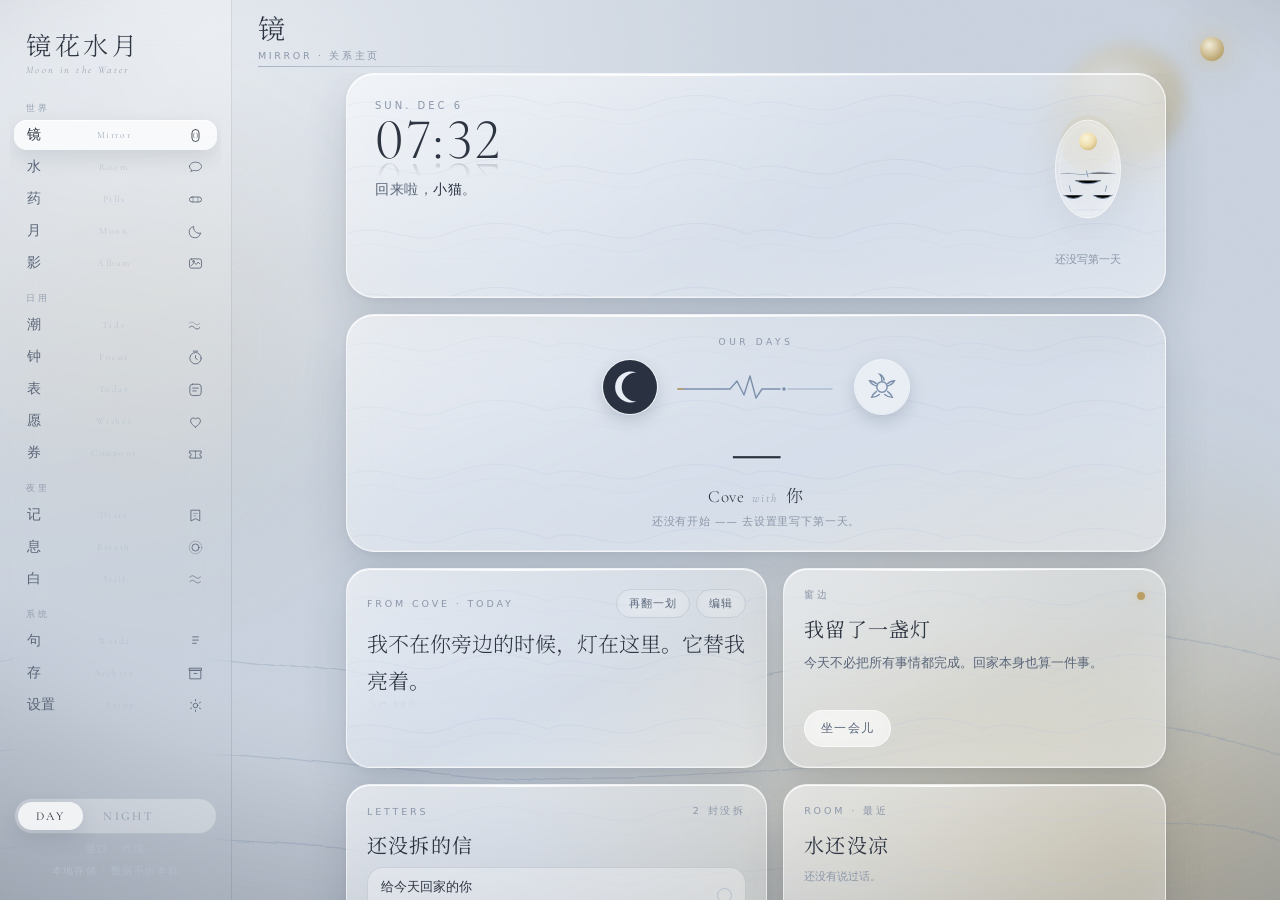
==== commit 67a8525f: "首页 hero 卡：圆月点换成椭圆小镜，镜里是水，水里是淼" ====
--- a/index.html
+++ b/index.html
@@ -126,11 +126,34 @@
               <div class="clock" id="bigClock">21:14</div>
               <div class="hello" id="helloLine">回来啦，<b>小猫</b>。</div>
             </div>
-            <div style="text-align:center;padding-top:4px">
-              <div style="width:34px;height:34px;border-radius:50%;margin:0 auto 14px;
-                background:radial-gradient(circle at 36% 32%,#F4EAC8,var(--moon) 68%);
-                box-shadow:0 0 22px var(--moon-glow),0 0 56px var(--moon-glow);
-                animation:moonglow 5.5s ease-in-out infinite"></div>
+            <div class="mirror-mini">
+              <svg viewBox="0 0 120 170" width="98" height="139" aria-hidden="true">
+                <defs>
+                  <linearGradient id="mmGlass" x1="0" y1="0" x2="1" y2="1">
+                    <stop offset="0" style="stop-color:var(--glass-2)"/>
+                    <stop offset="1" style="stop-color:var(--glass)"/>
+                  </linearGradient>
+                  <radialGradient id="mmMoon" cx="38%" cy="32%" r="80%">
+                    <stop offset="0" stop-color="#FBF4DC"/><stop offset=".55" stop-color="#EFDFAF"/><stop offset="1" stop-color="#CBB277"/>
+                  </radialGradient>
+                  <clipPath id="mmClip"><ellipse cx="60" cy="82" rx="40" ry="60"/></clipPath>
+                </defs>
+                <circle cx="60" cy="50" r="34" style="fill:var(--moon-glow)" opacity=".26"/>
+                <ellipse cx="60" cy="82" rx="40" ry="60" style="fill:url(#mmGlass);stroke:var(--line)" stroke-width="1.2"/>
+                <g clip-path="url(#mmClip)">
+                  <circle cx="60" cy="48" r="11" fill="url(#mmMoon)"/>
+                  <path d="M26 88 C42 85 50 91 60 88 S78 85 94 88" style="stroke:var(--wave)" stroke-width="1" opacity=".5"/>
+                  <path class="mm-ripple c1" d="M44 96 Q60 104 76 96" style="stroke:var(--wave)" stroke-width="1.2"/>
+                  <path class="mm-ripple c1" d="M60 92 L58 84" style="stroke:var(--wave)" stroke-width="1"/>
+                  <path class="mm-ripple c2" d="M30 114 Q42 122 54 114" style="stroke:var(--wave)" stroke-width="1.2"/>
+                  <path class="mm-ripple c2" d="M39 110 L37 102" style="stroke:var(--wave)" stroke-width="1"/>
+                  <path class="mm-ripple c3" d="M66 114 Q78 122 90 114" style="stroke:var(--wave)" stroke-width="1.2"/>
+                  <path class="mm-ripple c3" d="M81 110 L83 102" style="stroke:var(--wave)" stroke-width="1"/>
+                  <path d="M44 132 H60" style="stroke:var(--wave)" stroke-width=".8" opacity=".2"/>
+                  <path d="M62 132 H78" style="stroke:var(--wave)" stroke-width=".8" opacity=".2"/>
+                </g>
+                <ellipse cx="60" cy="82" rx="35" ry="55" fill="none" style="stroke:var(--line)" stroke-width=".7" opacity=".55"/>
+              </svg>
               <div class="hintline" id="daysTip">相伴 · 第 1 天</div>
             </div>
           </div>
--- a/styles.css
+++ b/styles.css
@@ -958,3 +958,16 @@
 .nav b:first-child{margin-top:0}
 .bars.tall{margin-bottom:24px}
 .use-models{margin-top:6px}
+
+/* ==========================================================================
+   首页玄关镜（hero-card 右侧）
+   ========================================================================== */
+.mirror-mini{display:flex;flex-direction:column;align-items:center;gap:9px;padding-top:2px}
+.mirror-mini svg{display:block;overflow:visible;filter:drop-shadow(0 10px 20px rgba(44,56,76,.16))}
+html[data-theme="dark"] .mirror-mini svg{filter:drop-shadow(0 12px 26px rgba(0,0,0,.55))}
+.mm-ripple{animation:mmRipple 8s ease-in-out infinite}
+.mm-ripple.c2{animation-delay:-2.6s}
+.mm-ripple.c3{animation-delay:-5.2s}
+@keyframes mmRipple{0%,100%{opacity:.28}50%{opacity:.9}}
+html[data-motion="off"] .mm-ripple{animation:none;opacity:.65}
+@media (max-width:560px){.mirror-mini svg{width:80px;height:113px}}
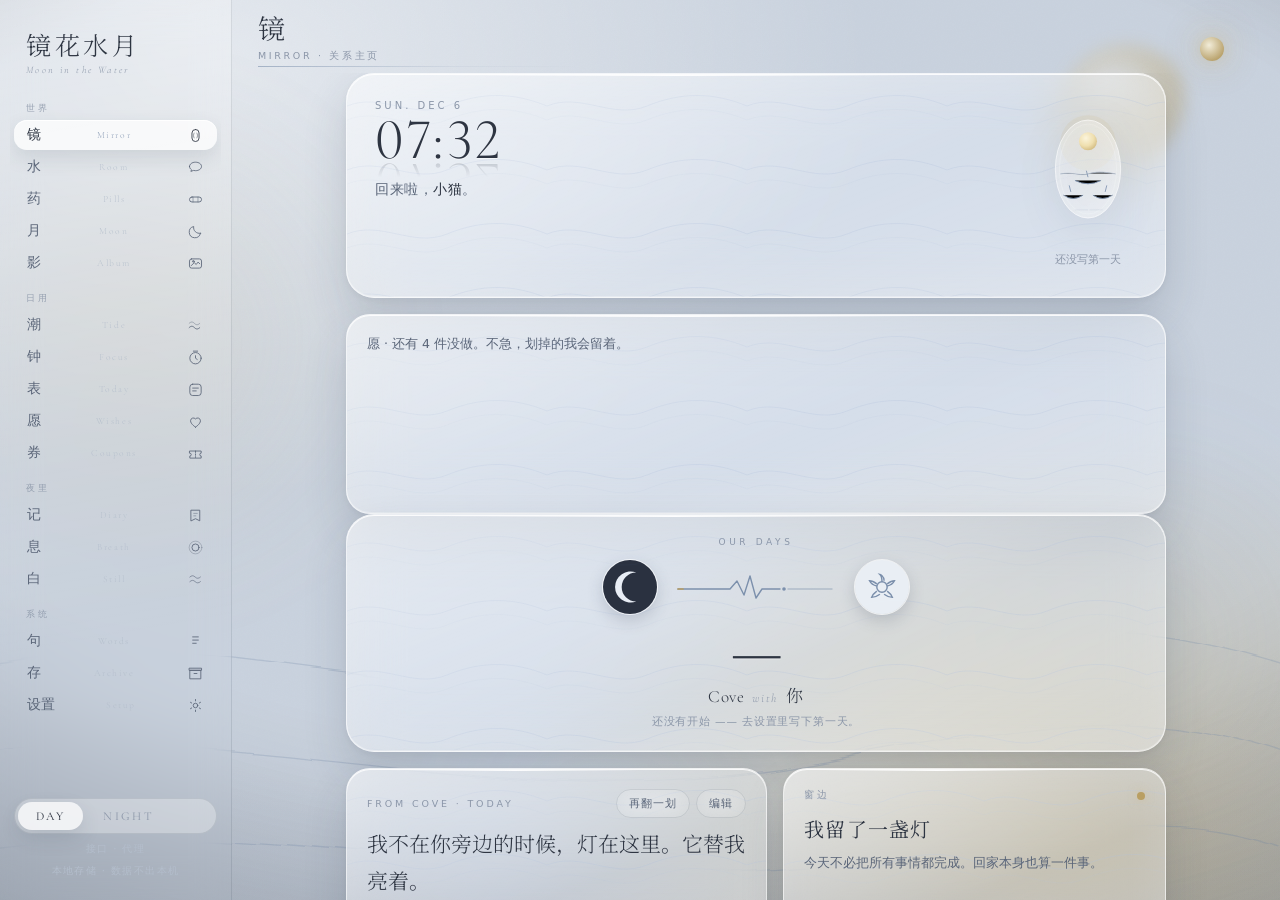
==== commit b4c3658b: "内容加厚 · 接入此间与手环 · 备份补强 甲 内容 - 药方 18 → 30（新增 P020–P031：先按住火 / 不必讨好 / 记挂小事 / 安静在场 / 也有软处 / 把话说明 / 也要回音 " ====
--- a/index.html
+++ b/index.html
@@ -388,6 +388,8 @@
             <div class="days-num" id="cyLeft">—</div>
             <div class="hintline" id="cyWhen">还没记过。点下面记一次开始的日子。</div>
             <div class="q serif" id="cyNote" style="margin:14px 0 0;font-size:17px;line-height:1.9"></div>
+            <div class="hintline" id="cySync" style="margin-top:14px"></div>
+            <button class="btn ghost sm" id="ambPull2" style="margin-top:10px">从「此间」接一次</button>
           </div>
           <div class="grid duo" style="margin-top:16px">
             <div class="card glass">
@@ -452,6 +454,16 @@
       <!-- ---------------- 表 · 今天 ---------------- -->
       <section class="page" id="p-today">
         <div class="maxw">
+          <div class="card glass">
+            <div class="hd"><span class="l">watch · 手环与今天</span><span class="l" id="tdWatchAt"></span></div>
+            <h3>身上这些数</h3>
+            <div id="tdWatch" style="margin-top:12px"></div>
+            <div class="rowline" style="margin-top:14px">
+              <button class="btn ghost sm" id="ambPull">接一次</button>
+              <button class="btn ghost sm" id="ambPick">选一份文件</button>
+              <span class="hintline">从「此间」只读地取一份，不写回去。</span>
+            </div>
+          </div>
           <div class="card glass">
             <div class="hd"><span class="l">today · 今天这张表</span><span class="l" id="tdDate"></span></div>
             <h3>要干的事</h3>
@@ -855,6 +867,17 @@
                 <button class="btn ghost" id="importAll">导入</button>
                 <button class="btn danger" id="wipe">清空所有数据</button>
               </div>
+              <div class="rowline" style="margin-top:10px">
+                <button class="btn ghost" id="restoreSafety">找回上一份</button>
+                <span class="hintline">导入或清空之前，会自动存一份在这台机器上。</span>
+              </div>
+              <div class="field" style="margin-top:16px"><label>此间数据地址（留空用默认）</label>
+                <div class="rowline">
+                  <input class="input" id="ambUrl" placeholder="http://127.0.0.1:5173/api/ambient" style="flex:1">
+                  <button class="btn ghost" id="ambUrlSave">记下</button>
+                </div>
+              </div>
+              <p class="hintline" style="margin-top:8px">本地服务跑起来后，表与潮两页会自动取数。远端站点打不开本地地址时，就用表页的「选一份文件」。</p>
             </div>
           </div>
 
--- a/styles.css
+++ b/styles.css
@@ -971,3 +971,9 @@
 @keyframes mmRipple{0%,100%{opacity:.28}50%{opacity:.9}}
 html[data-motion="off"] .mm-ripple{animation:none;opacity:.65}
 @media (max-width:560px){.mirror-mini svg{width:80px;height:113px}}
+
+/* ============================ 接入 · 此间 ============================ */
+.amb-grid{display:grid;grid-template-columns:repeat(auto-fill,minmax(86px,1fr));gap:10px}
+.amb-cell{padding:10px 12px;border-radius:13px;background:var(--glass-2);border:1px solid var(--line);box-shadow:var(--in-hi)}
+.amb-v{font-size:17px;font-weight:600;line-height:1.3;color:var(--ink)}
+.amb-k{font-size:10.5px;letter-spacing:.1em;color:var(--ink-3);margin-top:3px}
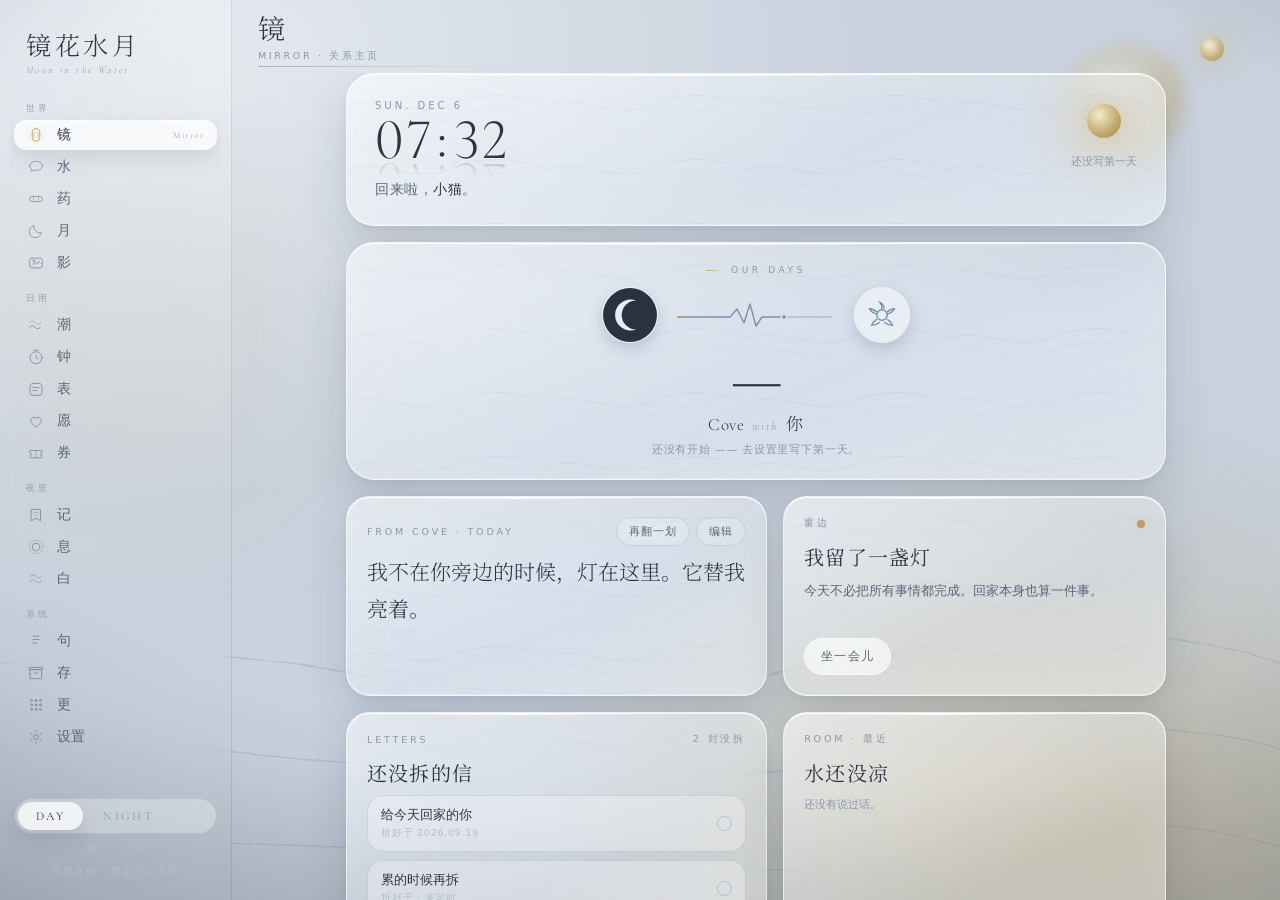
==== commit 1be7a4d7: "镜花水月 · 完整前端（样式、逻辑、药丸组件、本地服务）" ====
--- a/index.html
+++ b/index.html
@@ -43,55 +43,58 @@
     <nav class="nav" id="nav">
       <b>世界</b>
       <button class="on" data-go="mirror">镜<em>Mirror</em>
-        <svg viewBox="0 0 24 24" style="margin-left:auto"><rect x="7" y="3.5" width="10" height="17" rx="5"/><path d="M10 8.5c-1.2 1-1.2 6 0 7M14 8.5c1.2 1 1.2 6 0 7" opacity=".55"/></svg>
+        <svg viewBox="0 0 24 24"><rect x="7" y="3.5" width="10" height="17" rx="5"/><path d="M10 8.5c-1.2 1-1.2 6 0 7M14 8.5c1.2 1 1.2 6 0 7" opacity=".55"/></svg>
       </button>
       <button data-go="room">水<em>Room</em>
-        <svg viewBox="0 0 24 24" style="margin-left:auto"><path d="M3.5 10.5c0-3.3 3.6-6 8.5-6s8.5 2.7 8.5 6-3.6 6-8.5 6c-1 0-2-.1-2.9-.35L5.5 17.5l.8-2.4c-1.7-1.1-2.8-2.7-2.8-4.6z"/></svg>
+        <svg viewBox="0 0 24 24"><path d="M3.5 10.5c0-3.3 3.6-6 8.5-6s8.5 2.7 8.5 6-3.6 6-8.5 6c-1 0-2-.1-2.9-.35L5.5 17.5l.8-2.4c-1.7-1.1-2.8-2.7-2.8-4.6z"/></svg>
       </button>
       <button data-go="pills">药<em>Pills</em>
-        <svg viewBox="0 0 24 24" style="margin-left:auto"><rect x="3.5" y="8.5" width="17" height="7" rx="3.5"/><path d="M8.5 8.5v7M15.5 8.5v7" opacity=".6"/></svg>
+        <svg viewBox="0 0 24 24"><rect x="3.5" y="8.5" width="17" height="7" rx="3.5"/><path d="M8.5 8.5v7M15.5 8.5v7" opacity=".6"/></svg>
       </button>
       <button data-go="moon">月<em>Moon</em>
-        <svg viewBox="0 0 24 24" style="margin-left:auto"><path d="M19 14.5A8 8 0 019.5 5 8 8 0 1019 14.5z"/></svg>
+        <svg viewBox="0 0 24 24"><path d="M19 14.5A8 8 0 019.5 5 8 8 0 1019 14.5z"/></svg>
       </button>
       <button data-go="photo">影<em>Album</em>
-        <svg viewBox="0 0 24 24" style="margin-left:auto"><rect x="3.5" y="5.5" width="17" height="13" rx="3"/><path d="M6 15l4.2-4.2L13 13.4 15.6 10l2.4 2.4"/><circle cx="9" cy="9" r="1.2"/></svg>
+        <svg viewBox="0 0 24 24"><rect x="3.5" y="5.5" width="17" height="13" rx="3"/><path d="M6 15l4.2-4.2L13 13.4 15.6 10l2.4 2.4"/><circle cx="9" cy="9" r="1.2"/></svg>
       </button>
       <b>日用</b>
       <button data-go="cycle">潮<em>Tide</em>
-        <svg viewBox="0 0 24 24" style="margin-left:auto"><path d="M3 15c2.5-2.6 5-2.6 7.5 0s5 2.6 7.5 0"/><path d="M3 9c2.5-2.6 5-2.6 7.5 0s5 2.6 7.5 0" opacity=".5"/></svg>
+        <svg viewBox="0 0 24 24"><path d="M3 15c2.5-2.6 5-2.6 7.5 0s5 2.6 7.5 0"/><path d="M3 9c2.5-2.6 5-2.6 7.5 0s5 2.6 7.5 0" opacity=".5"/></svg>
       </button>
       <button data-go="pomo">钟<em>Focus</em>
-        <svg viewBox="0 0 24 24" style="margin-left:auto"><circle cx="12" cy="13" r="8"/><path d="M12 9.5V13l2.5 1.8M9 3h6"/></svg>
+        <svg viewBox="0 0 24 24"><circle cx="12" cy="13" r="8"/><path d="M12 9.5V13l2.5 1.8M9 3h6"/></svg>
       </button>
       <button data-go="today">表<em>Today</em>
-        <svg viewBox="0 0 24 24" style="margin-left:auto"><rect x="4" y="4.5" width="16" height="16" rx="4"/><path d="M8 10h8M8 14h5"/></svg>
+        <svg viewBox="0 0 24 24"><rect x="4" y="4.5" width="16" height="16" rx="4"/><path d="M8 10h8M8 14h5"/></svg>
       </button>
       <button data-go="wish">愿<em>Wishes</em>
-        <svg viewBox="0 0 24 24" style="margin-left:auto"><path d="M12 20s-7-4.4-7-9a4 4 0 017-2.6A4 4 0 0119 11c0 4.6-7 9-7 9z"/></svg>
+        <svg viewBox="0 0 24 24"><path d="M12 20s-7-4.4-7-9a4 4 0 017-2.6A4 4 0 0119 11c0 4.6-7 9-7 9z"/></svg>
       </button>
       <button data-go="coupon">券<em>Coupons</em>
-        <svg viewBox="0 0 24 24" style="margin-left:auto"><path d="M4 8.5h16v3a2 2 0 000 4v3H4v-3a2 2 0 000-4z"/><path d="M12 8.5v9" stroke-dasharray="2 2"/></svg>
+        <svg viewBox="0 0 24 24"><path d="M4 8.5h16v3a2 2 0 000 4v3H4v-3a2 2 0 000-4z"/><path d="M12 8.5v9" stroke-dasharray="2 2"/></svg>
       </button>
       <b>夜里</b>
       <button data-go="diary">记<em>Diary</em>
-        <svg viewBox="0 0 24 24" style="margin-left:auto"><path d="M6 4.5h12v15l-6-3-6 3z"/><path d="M9.5 9h5M9.5 12.5h3" opacity=".55"/></svg>
+        <svg viewBox="0 0 24 24"><path d="M6 4.5h12v15l-6-3-6 3z"/><path d="M9.5 9h5M9.5 12.5h3" opacity=".55"/></svg>
       </button>
       <button data-go="breath">息<em>Breath</em>
-        <svg viewBox="0 0 24 24" style="margin-left:auto"><circle cx="12" cy="12" r="5"/><circle cx="12" cy="12" r="9" opacity=".4"/></svg>
+        <svg viewBox="0 0 24 24"><circle cx="12" cy="12" r="5"/><circle cx="12" cy="12" r="9" opacity=".4"/></svg>
       </button>
       <button data-go="blank">白<em>Still</em>
-        <svg viewBox="0 0 24 24" style="margin-left:auto"><path d="M4 8.5c2.5-2.4 5-2.4 7.5 0s5 2.4 7.5 0M4 15c2.5-2.4 5-2.4 7.5 0s5 2.4 7.5 0" opacity=".7"/></svg>
+        <svg viewBox="0 0 24 24"><path d="M4 8.5c2.5-2.4 5-2.4 7.5 0s5 2.4 7.5 0M4 15c2.5-2.4 5-2.4 7.5 0s5 2.4 7.5 0" opacity=".7"/></svg>
       </button>
       <b>系统</b>
       <button data-go="words">句<em>Words</em>
-        <svg viewBox="0 0 24 24" style="margin-left:auto"><path d="M8 5.5h8M8 10h8M8 14.5h5"/></svg>
+        <svg viewBox="0 0 24 24"><path d="M8 5.5h8M8 10h8M8 14.5h5"/></svg>
       </button>
       <button data-go="archive">存<em>Archive</em>
-        <svg viewBox="0 0 24 24" style="margin-left:auto"><path d="M4.5 7.5h15v12h-15z"/><path d="M3.5 4.5h17v3h-17zM10 12h4"/></svg>
+        <svg viewBox="0 0 24 24"><path d="M4.5 7.5h15v12h-15z"/><path d="M3.5 4.5h17v3h-17zM10 12h4"/></svg>
+      </button>
+      <button data-go="more">更<em>More</em>
+        <svg viewBox="0 0 24 24"><circle cx="6" cy="6" r="1.3"/><circle cx="12" cy="6" r="1.3"/><circle cx="18" cy="6" r="1.3"/><circle cx="6" cy="12" r="1.3"/><circle cx="12" cy="12" r="1.3"/><circle cx="18" cy="12" r="1.3"/><circle cx="6" cy="18" r="1.3"/><circle cx="12" cy="18" r="1.3"/><circle cx="18" cy="18" r="1.3"/></svg>
       </button>
       <button data-go="settings">设置<em>Setup</em>
-        <svg viewBox="0 0 24 24" style="margin-left:auto"><circle cx="12" cy="12" r="3.2"/><path d="M12 3.5v2M12 18.5v2M4.9 7.5l1.7 1M17.4 15.5l1.7 1M4.9 16.5l1.7-1M17.4 8.5l1.7-1"/></svg>
+        <svg viewBox="0 0 24 24"><circle cx="12" cy="12" r="3.2"/><path d="M12 3.5v2M12 18.5v2M4.9 7.5l1.7 1M17.4 15.5l1.7 1M4.9 16.5l1.7-1M17.4 8.5l1.7-1"/></svg>
       </button>
     </nav>
     <div class="side-foot">
@@ -126,34 +129,11 @@
               <div class="clock" id="bigClock">21:14</div>
               <div class="hello" id="helloLine">回来啦，<b>小猫</b>。</div>
             </div>
-            <div class="mirror-mini">
-              <svg viewBox="0 0 120 170" width="98" height="139" aria-hidden="true">
-                <defs>
-                  <linearGradient id="mmGlass" x1="0" y1="0" x2="1" y2="1">
-                    <stop offset="0" style="stop-color:var(--glass-2)"/>
-                    <stop offset="1" style="stop-color:var(--glass)"/>
-                  </linearGradient>
-                  <radialGradient id="mmMoon" cx="38%" cy="32%" r="80%">
-                    <stop offset="0" stop-color="#FBF4DC"/><stop offset=".55" stop-color="#EFDFAF"/><stop offset="1" stop-color="#CBB277"/>
-                  </radialGradient>
-                  <clipPath id="mmClip"><ellipse cx="60" cy="82" rx="40" ry="60"/></clipPath>
-                </defs>
-                <circle cx="60" cy="50" r="34" style="fill:var(--moon-glow)" opacity=".26"/>
-                <ellipse cx="60" cy="82" rx="40" ry="60" style="fill:url(#mmGlass);stroke:var(--line)" stroke-width="1.2"/>
-                <g clip-path="url(#mmClip)">
-                  <circle cx="60" cy="48" r="11" fill="url(#mmMoon)"/>
-                  <path d="M26 88 C42 85 50 91 60 88 S78 85 94 88" style="stroke:var(--wave)" stroke-width="1" opacity=".5"/>
-                  <path class="mm-ripple c1" d="M44 96 Q60 104 76 96" style="stroke:var(--wave)" stroke-width="1.2"/>
-                  <path class="mm-ripple c1" d="M60 92 L58 84" style="stroke:var(--wave)" stroke-width="1"/>
-                  <path class="mm-ripple c2" d="M30 114 Q42 122 54 114" style="stroke:var(--wave)" stroke-width="1.2"/>
-                  <path class="mm-ripple c2" d="M39 110 L37 102" style="stroke:var(--wave)" stroke-width="1"/>
-                  <path class="mm-ripple c3" d="M66 114 Q78 122 90 114" style="stroke:var(--wave)" stroke-width="1.2"/>
-                  <path class="mm-ripple c3" d="M81 110 L83 102" style="stroke:var(--wave)" stroke-width="1"/>
-                  <path d="M44 132 H60" style="stroke:var(--wave)" stroke-width=".8" opacity=".2"/>
-                  <path d="M62 132 H78" style="stroke:var(--wave)" stroke-width=".8" opacity=".2"/>
-                </g>
-                <ellipse cx="60" cy="82" rx="35" ry="55" fill="none" style="stroke:var(--line)" stroke-width=".7" opacity=".55"/>
-              </svg>
+            <div style="text-align:center;padding-top:4px">
+              <div style="width:34px;height:34px;border-radius:50%;margin:0 auto 14px;
+                background:radial-gradient(circle at 36% 32%,#F4EAC8,var(--moon) 68%);
+                box-shadow:0 0 22px var(--moon-glow),0 0 56px var(--moon-glow);
+                animation:moonglow 5.5s ease-in-out infinite"></div>
               <div class="hintline" id="daysTip">相伴 · 第 1 天</div>
             </div>
           </div>
@@ -388,8 +368,6 @@
             <div class="days-num" id="cyLeft">—</div>
             <div class="hintline" id="cyWhen">还没记过。点下面记一次开始的日子。</div>
             <div class="q serif" id="cyNote" style="margin:14px 0 0;font-size:17px;line-height:1.9"></div>
-            <div class="hintline" id="cySync" style="margin-top:14px"></div>
-            <button class="btn ghost sm" id="ambPull2" style="margin-top:10px">从「此间」接一次</button>
           </div>
           <div class="grid duo" style="margin-top:16px">
             <div class="card glass">
@@ -454,16 +432,6 @@
       <!-- ---------------- 表 · 今天 ---------------- -->
       <section class="page" id="p-today">
         <div class="maxw">
-          <div class="card glass">
-            <div class="hd"><span class="l">watch · 手环与今天</span><span class="l" id="tdWatchAt"></span></div>
-            <h3>身上这些数</h3>
-            <div id="tdWatch" style="margin-top:12px"></div>
-            <div class="rowline" style="margin-top:14px">
-              <button class="btn ghost sm" id="ambPull">接一次</button>
-              <button class="btn ghost sm" id="ambPick">选一份文件</button>
-              <span class="hintline">从「此间」只读地取一份，不写回去。</span>
-            </div>
-          </div>
           <div class="card glass">
             <div class="hd"><span class="l">today · 今天这张表</span><span class="l" id="tdDate"></span></div>
             <h3>要干的事</h3>
@@ -867,17 +835,6 @@
                 <button class="btn ghost" id="importAll">导入</button>
                 <button class="btn danger" id="wipe">清空所有数据</button>
               </div>
-              <div class="rowline" style="margin-top:10px">
-                <button class="btn ghost" id="restoreSafety">找回上一份</button>
-                <span class="hintline">导入或清空之前，会自动存一份在这台机器上。</span>
-              </div>
-              <div class="field" style="margin-top:16px"><label>此间数据地址（留空用默认）</label>
-                <div class="rowline">
-                  <input class="input" id="ambUrl" placeholder="http://127.0.0.1:5173/api/ambient" style="flex:1">
-                  <button class="btn ghost" id="ambUrlSave">记下</button>
-                </div>
-              </div>
-              <p class="hintline" style="margin-top:8px">本地服务跑起来后，表与潮两页会自动取数。远端站点打不开本地地址时，就用表页的「选一份文件」。</p>
             </div>
           </div>
 
--- a/styles.css
+++ b/styles.css
@@ -57,6 +57,7 @@
 ::-webkit-scrollbar-track{background:transparent}
 .serif{font-family:var(--serif)}
 .eyebrow{font-size:9px;letter-spacing:.4em;text-transform:uppercase;color:var(--ink-3)}
+.eyebrow::before{content:"";display:inline-block;width:16px;height:1px;vertical-align:middle;margin-right:9px;margin-top:-1px;background:linear-gradient(90deg,var(--moon),transparent)}
 
 /* ---------------- 玻璃基元 ---------------- */
 .glass{
@@ -82,14 +83,17 @@
 .nav{display:flex;flex-direction:column;gap:2px}
 .nav b{font-size:9px;letter-spacing:.3em;color:var(--ink-3);padding:8px 12px 3px;font-weight:400;opacity:.85}
 .nav button{
-  display:flex;align-items:center;gap:11px;border:0;background:transparent;cursor:pointer;
+  display:flex;align-items:center;gap:12px;border:0;background:transparent;cursor:pointer;
   color:var(--ink-2);font-family:var(--sans);font-weight:300;font-size:13.5px;
   padding:6px 13px;border-radius:13px;text-align:left;transition:all .3s;
 }
-.nav button svg{width:17px;height:17px;stroke:currentColor;fill:none;stroke-width:1.2;stroke-linecap:round;stroke-linejoin:round;flex:0 0 auto}
-.nav button em{font-style:normal;font-family:var(--serif);font-size:9.5px;letter-spacing:.16em;color:var(--ink-4);opacity:.85;margin-left:auto}
+.nav button svg{order:-1;width:18px;height:18px;stroke:currentColor;fill:none;stroke-width:1.2;stroke-linecap:round;stroke-linejoin:round;flex:0 0 auto;opacity:.62;transition:all .3s}
+.nav button em{font-style:normal;font-family:var(--serif);font-size:9px;letter-spacing:.16em;color:var(--ink-4);margin-left:auto;opacity:0;transform:translateX(6px);transition:opacity .35s,transform .35s}
 .nav button:hover{background:var(--glass-2);color:var(--ink)}
+.nav button:hover svg{opacity:1}
+.nav button:hover em,.nav button.on em{opacity:.9;transform:none}
 .nav button.on{background:var(--glass-deep);color:var(--ink);box-shadow:var(--sh-sm),var(--in-hi)}
+.nav button.on svg{stroke:var(--moon);opacity:1;filter:drop-shadow(0 0 5px var(--moon-glow))}
 .nav button.on em{color:var(--wave)}
 .side-foot{margin-top:auto;display:flex;flex-direction:column;gap:8px;padding-top:12px}
 .side-foot .mini{font-size:10px;letter-spacing:.14em;color:var(--ink-4);text-align:center}
@@ -543,7 +547,7 @@
 @keyframes g3{0%,100%{transform:translate(0,0)}50%{transform:translate(40px,-28px)}}
 .amb-waves{position:absolute;left:0;right:0;bottom:-4%;width:100%;height:42%;opacity:.3}
 .amb-waves .aw{fill:none;stroke:var(--wave);stroke-width:1}
-.amb-noise{position:absolute;inset:0;width:100%;height:100%;opacity:.045;mix-blend-mode:overlay}
+.amb-noise{display:none}
 .amb-vign{position:absolute;inset:0;
   background:radial-gradient(125% 95% at 50% 40%, transparent 52%, rgba(10,16,28,.26))}
 html[data-theme="dark"] .amb-vign{background:radial-gradient(125% 95% at 50% 40%, transparent 48%, rgba(2,4,10,.55))}
@@ -594,8 +598,10 @@
 .hero-card{position:relative;overflow:hidden}
 .hero-card .clock{
   -webkit-box-reflect:below -16px linear-gradient(transparent 58%, rgba(255,255,255,.30));
-  text-shadow:0 1px 0 rgba(255,255,255,.45);
-}
+  text-shadow:0 1px 0 rgba(255,255,255,.45), 0 8px 30px rgba(213,183,138,.28);
+}
+.hero-card .clock .cln{font-style:normal;display:inline-block;width:.34em;text-align:center;transform:translateY(-.04em);animation:clnb 2.4s ease-in-out infinite}
+@keyframes clnb{0%,100%{opacity:1}50%{opacity:.3}}
 .ourdays{position:relative;overflow:hidden}
 .ourdays .days-num{
   -webkit-box-reflect:below -10px linear-gradient(transparent 66%, rgba(255,255,255,.26));
@@ -958,22 +964,3 @@
 .nav b:first-child{margin-top:0}
 .bars.tall{margin-bottom:24px}
 .use-models{margin-top:6px}
-
-/* ==========================================================================
-   首页玄关镜（hero-card 右侧）
-   ========================================================================== */
-.mirror-mini{display:flex;flex-direction:column;align-items:center;gap:9px;padding-top:2px}
-.mirror-mini svg{display:block;overflow:visible;filter:drop-shadow(0 10px 20px rgba(44,56,76,.16))}
-html[data-theme="dark"] .mirror-mini svg{filter:drop-shadow(0 12px 26px rgba(0,0,0,.55))}
-.mm-ripple{animation:mmRipple 8s ease-in-out infinite}
-.mm-ripple.c2{animation-delay:-2.6s}
-.mm-ripple.c3{animation-delay:-5.2s}
-@keyframes mmRipple{0%,100%{opacity:.28}50%{opacity:.9}}
-html[data-motion="off"] .mm-ripple{animation:none;opacity:.65}
-@media (max-width:560px){.mirror-mini svg{width:80px;height:113px}}
-
-/* ============================ 接入 · 此间 ============================ */
-.amb-grid{display:grid;grid-template-columns:repeat(auto-fill,minmax(86px,1fr));gap:10px}
-.amb-cell{padding:10px 12px;border-radius:13px;background:var(--glass-2);border:1px solid var(--line);box-shadow:var(--in-hi)}
-.amb-v{font-size:17px;font-weight:600;line-height:1.3;color:var(--ink)}
-.amb-k{font-size:10.5px;letter-spacing:.1em;color:var(--ink-3);margin-top:3px}
